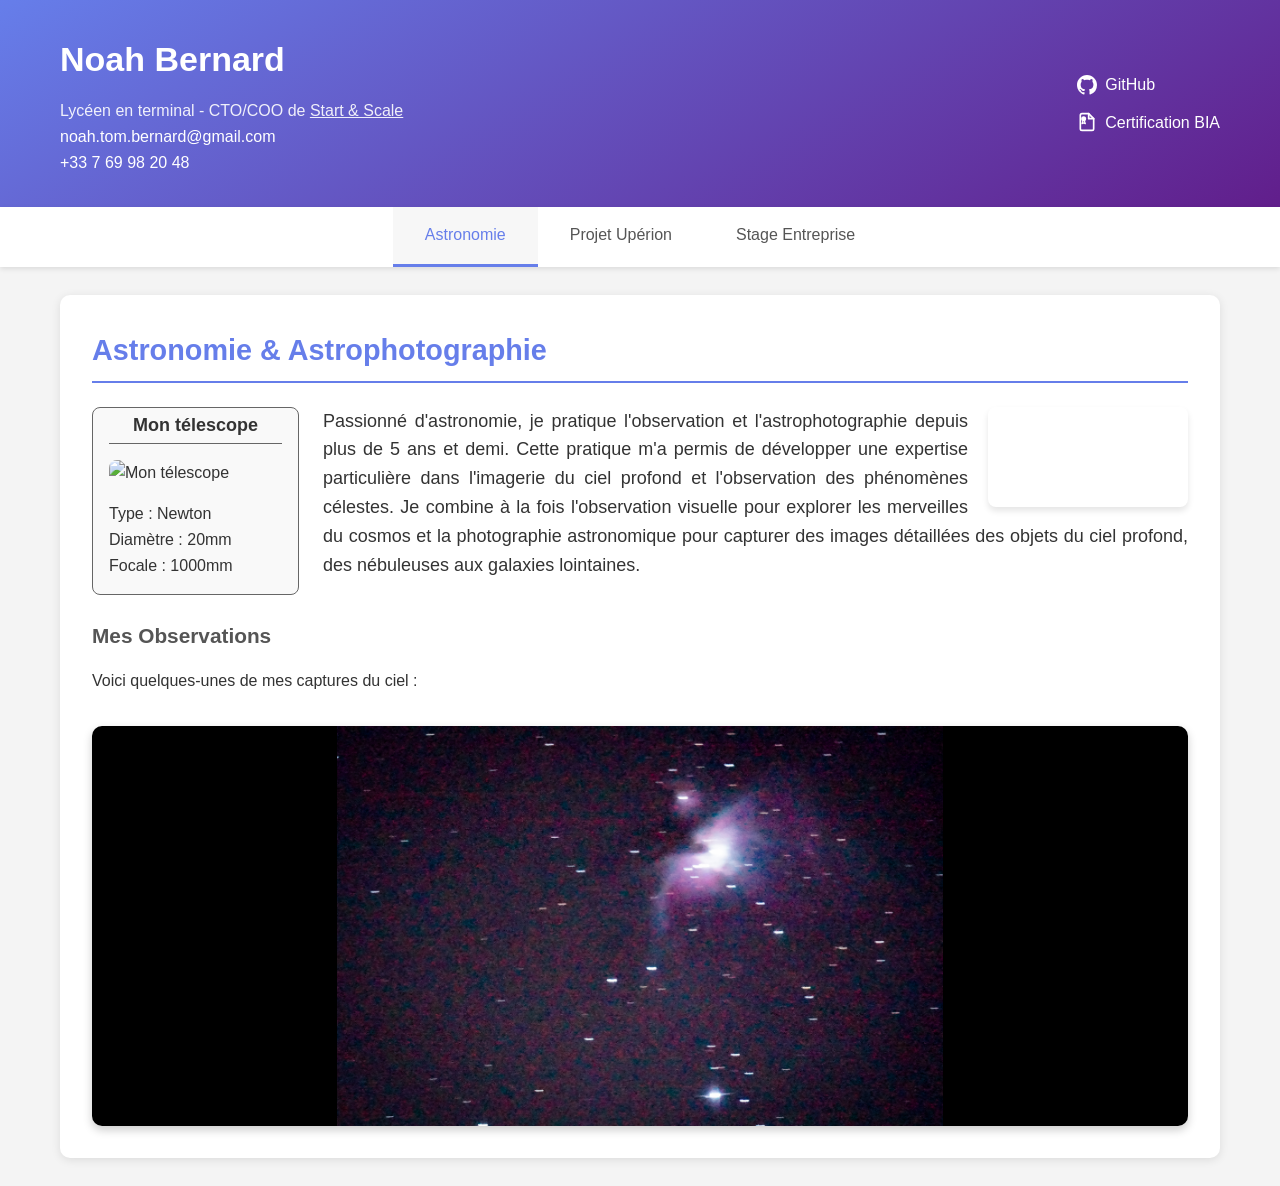
==== index.html @ f73bf271 "Merge branch 'main' of https://github.com/Noah-b18/portfolio" ====
<!DOCTYPE html>
<html lang="fr">
<head>
    <meta charset="UTF-8">
    <meta name="viewport" content="width=device-width, initial-scale=1.0">
    <title>Portfolio - Noah Bernard</title>
    <style>
        * {
            margin: 0;
            padding: 0;
            box-sizing: border-box;
        }

        body {
            font-family: 'Segoe UI', Tahoma, Geneva, Verdana, sans-serif;
            line-height: 1.6;
            color: #333;
            background: #f4f4f4;
        }

        /* Header */
        header {
            background: linear-gradient(150deg, #667eea 0%, #611e8b 100%);
            color: white;
            padding: 2rem 0;
        }

        .header-content {
            max-width: 1200px;
            margin: 0 auto;
            padding: 0 20px;
            display: flex;
            justify-content: space-between;
            align-items: center;
            flex-wrap: wrap;
            gap: 2rem;
        }

        .info-perso{
            display: flex;
            flex-direction: column;
        }

        .info-perso h1 {
            font-size: 34px;
            margin-bottom: 12px;
        }

        .info-perso p {opacity: 0.9;}

        a {
            color: white;
            transition: all 0.3s;
            cursor: pointer;
            text-decoration: none;
        }

        a:hover {
            color: rgba(255, 255, 255, 0.3);
            text-decoration: underline;
        }

        .liens {
            display: flex;
            flex-direction:column;
            gap: 12px;
        }

        /* Navigation */
        nav {
            background: white;
            box-shadow: 0 2px 5px rgba(0,0,0,0.1);
            position: sticky;
            top: 0;
            z-index: 100;
        }

        .nav-container {
            max-width: 1200px;
            margin: 0 auto;
            display: flex;
            justify-content: center;
            gap: 0;
        }

        .nav-btn {
            background: none;
            border: none;
            padding: 1.2rem 2rem;
            cursor: pointer;
            font-size: 16px;
            font-weight: 400;
            color: #555;
            transition: all 0.3s;
            border-bottom: 3px solid transparent;
        }

        .nav-btn:hover {
            background: rgba(0, 0, 0, 0.03);
            color: #667eea;
        }

        .nav-btn.active {
            color: #667eea;
            border-bottom-color: #667eea;
            background: rgba(0, 0, 0, 0.03);
        }


        main {
            max-width: 1200px;
            margin: 28px auto;
            padding: 0 20px;
        }

        .section {
            display: none;
            background: white;
            padding: 2rem;
            border-radius: 10px;
            box-shadow: 0 2px 10px rgba(0,0,0,0.1);
            animation: fadeIn 0.5s;
        }

        .section.active {
            display: block;
        }

        @keyframes fadeIn {
            from { opacity: 0; transform: translateY(10px); }
            to { opacity: 1; transform: translateY(0); }
        }

        .section h2 {
            color: #667eea;
            margin-bottom: 1.5rem;
            font-size: 1.8rem;
            border-bottom: 2px solid #667eea;
            padding-bottom: 0.5rem;
        }

        .content-block {
            margin-bottom: 2rem;
        }

        .content-block-astro{
            display: flex;
            flex-wrap: wrap-reverse;
            gap: 1.5rem;
            text-align: justify;
        
        }
        .astro-aside{
            flex: 1;
            border: solid #666 1px;
            border-radius: 8px;
            padding: 1rem;
            padding-top: 0;
            margin-bottom: 1.5rem;
            background: #f9f9f9;
        }
        .astro-aside p{
            font-weight: 600;
            font-size: medium;
            text-align: center;
            border-bottom: solid #666 1px;
            padding: 0.2rem;
            margin-bottom: 1rem;
        }
        .astro-aside img{
            border-radius: 8px;
            max-width: 100%;
            height: auto;
            margin-bottom: 1rem;    
        }
        .astro-aside li{
            list-style: none;
        }
        .content-block-astro p{flex: 5; font-size: large;}
        .content-block-astro p video{
            float: right;
            max-width: 200px;
            width: 30%;
            height: auto;
            margin : 0 0 10px 20px;
            border-radius: 8px;
            box-shadow: 0 4px 6px rgba(0,0,0,0.1);
        }


        .content-block h3 {
            color: #555;
            margin-bottom: 1rem;
            font-size: 1.3rem;
        }

        .content-block p {
            margin-bottom: 1rem;
            text-align: justify;
        }

        /* Images */
        .image-container {
            margin: 1.5rem 0;
            text-align: center;
        }

        .image-container img{
            max-width: 100%;
            height: auto;
            border-radius: 8px;
            box-shadow: 0 4px 6px rgba(0,0,0,0.1);
        }

        /* Carousel */
        .carousel {
            position: relative;
            width: 100%;
            max-height: 400px;
            overflow: hidden;
            border-radius: 10px;
            box-shadow: 0 4px 10px rgba(0,0,0,0.2);
        }

        .carousel-inner {
            display: flex;
            transition: transform 0.5s ease-in-out;
        }

        .carousel-item {
            min-width: 100%;
            display: flex;
            justify-content: center;
            align-items: center;
            background: #000;
        }

        .carousel-item img {
            max-width: 100%;
            max-height: 400px;
            width: auto;
            height: auto;
        }

        /* Grid pour Uperion */
        .grid-2 {
            display: grid;
            grid-template-columns: repeat(auto-fit, minmax(300px, 1fr));
            gap: 2rem;
            margin: 2rem 0;
        }

        .grid-item {
            background: #f9f9f9;
            padding: 1.5rem;
            border-radius: 8px;
            border-left: 4px solid #667eea;
        }

        .grid-item h4 {
            color: #667eea;
            margin-bottom: 0.5rem;
        }

        @media (max-width: 768px) {
            .header-content {
                flex-direction: column;
                text-align: center;
            }

            .nav-container {
                flex-direction: column;
            }

            .nav-btn {
                width: 100%;
                border-bottom: none;
                border-left: 3px solid transparent;
            }

            .nav-btn.active {
                border-left-color: #667eea;
            }
        }
    </style>
</head>
<body>
    <header>
        <div class="header-content">
            <div class="info-perso">
                <h1>Noah Bernard</h1>
                <p>Lycéen en terminal - CTO/COO de <a href="https://start-scale.fr" target="_blank" style="text-decoration:underline;">Start & Scale</a></p>
                <a href="mailto:noah.tom.bernard@gmail.com">noah.tom.bernard@gmail.com</a>
                <a href="tel:+33769982048">+33 7 69 98 20 48</a>
            </div>
            <div class="liens">
                <a href="https://github.com/Noah-b18" target="_blank" style="display: inline-flex; align-items: center; text-decoration: none; gap: 8px;"><svg height="20" width="20" viewBox="0 0 16 16" fill="currentColor"><path d="M8 0C3.58 0 0 3.58 0 8c0 3.54 2.29 6.53 5.47 7.59.4.07.55-.17.55-.38 0-.19-.01-.82-.01-1.49-2.01.37-2.53-.49-2.69-.94-.09-.23-.48-.94-.82-1.13-.28-.15-.68-.52-.01-.53.63-.01 1.08.58 1.23.82.72 1.21 1.87.87 2.33.66.07-.52.28-.87.51-1.07-1.78-.2-3.64-.89-3.64-3.95 0-.87.31-1.59.82-2.15-.08-.2-.36-1.02.08-2.12 0 0 .67-.21 2.2.82.64-.18 1.32-.27 2-.27.68 0 1.36.09 2 .27 1.53-1.04 2.2-.82 2.2-.82.44 1.1.16 1.92.08 2.12.51.56.82 1.27.82 2.15 0 3.07-1.87 3.75-3.65 3.95.29.25.54.73.54 1.48 0 1.07-.01 1.93-.01 2.2 0 .21.15.46.55.38A8.013 8.013 0 0016 8c0-4.42-3.58-8-8-8z"></path></svg>GitHub</a>
                
                <a href="images/certificat_BIA.pdf" target="_blank" style="display: inline-flex; align-items: center; text-decoration: none; gap: 8px;"><svg width="20" height="20" viewBox="0 0 24 24" fill="none" stroke="currentColor" stroke-width="2" stroke-linecap="round" stroke-linejoin="round"><path d="M14 2H6a2 2 0 0 0-2 2v16a2 2 0 0 0 2 2h12a2 2 0 0 0 2-2V8z"></path><polyline points="14 2 14 8 20 8"></polyline><circle cx="8" cy="8" r="3" fill="currentColor" stroke="none"></circle><path d="M7 11l-1 3 2-1 2 1-1-3" stroke-width="1.5"></path></svg>Certification BIA</a> 

                <!-- <a href="#" target="_blank">CV</a> -->
            </div>
        </div>
    </header>

    <nav>
        <div class="nav-container">
            <button class="nav-btn active" onclick="showSection('astro')">Astronomie</button>
            <button class="nav-btn" onclick="showSection('uperion')">Projet Upérion</button>
            <button class="nav-btn" onclick="showSection('stage')">Stage Entreprise</button>
        </div>
    </nav>

    <main>
        <!-- Astronomie -->
        <section id="astro" class="section active">
            <h2>Astronomie & Astrophotographie</h2>
            
            <div class="content-block-astro">
                <aside class="astro-aside">
                    <p>Mon télescope</p>
                    <img src="images/telescope.jpg" alt="Mon télescope" style="max-width: 600px;">
                    <li>
                        <ul>Type : Newton</ul>
                        <ul>Diamètre : 20mm</ul>
                        <ul>Focale : 1000mm</ul>
                    </li>
                </aside>

                <p> <video autoplay="true" loop="true" muted="true">
                    <source src="images/video_saturne.mp4" type="video/mp4">Votre navigateur ne supporte pas la vidéo.
                </video>Passionné d'astronomie, je pratique l'observation et l'astrophotographie depuis plus de 5 ans et demi. Cette pratique m'a permis de développer une expertise particulière dans l'imagerie du ciel profond et l'observation des phénomènes célestes. Je combine à la fois l'observation visuelle pour explorer les merveilles du cosmos et la photographie astronomique pour capturer des images détaillées des objets du ciel profond, des nébuleuses aux galaxies lointaines.</p>

               
            </div>

            <div class="content-block">
                <h3>Mes Observations</h3>
                <p>Voici quelques-unes de mes captures du ciel :</p>
            </div>

            <div class="carousel" id="carousel">
                <div class="carousel-inner">
                    <div class="carousel-item">
                        <img src="images/orion.jpg" alt="Nébuleuse d'Orion">
                    </div>
                    <div class="carousel-item">
                        <img src="images/dumbbell.jpg" alt="Nébuleuse Dumbbell">
                    </div>
                    <div class="carousel-item">
                        <img src="images/sombrero.jpg" alt="Galaxie du Sombrero">
                    </div>
                    <div class="carousel-item">
                        <img src="images/lune.JPG" alt="La Lune">
                    </div>
                    <div class="carousel-item">
                        <img src="images/comete.jpg" alt="Comète" comete >
                    </div>
                </div>
            </div>
        </section>

        <!-- Upérion -->
        <section id="uperion" class="section">
            <h2>Projet Upérion - Modélisation de Mini-Fusée</h2>
            
            <div class="content-block">
                <p>Le projet Upérion est un projet personnel ambitieux mêlant sciences physiques, ingénierie et programmation. J'ai conçu et modélisé une mini-fusée pour explorer mes passions scientifiques et techniques. L'objectif principal était de créer un modèle réaliste et fonctionnel, puis de simuler son vol pour prédire ses performances et optimiser sa trajectoire. Ce projet m'a permis de développer mes compétences en CAO, simulation physique, et programmation, en affrontant des défis techniques complexes et en apprenant de façon autonome.</p>
            </div>

            <div class="grid-2">
                <div class="grid-item">
                    <h4>Modélisation 3D</h4>
                    <p>Conception complète de la fusée avec attention aux détails aérodynamiques et structurels. Utilisation du logiciel Fusion 360 pour créer un modèle réaliste et fonctionnel.</p>
                    <div class="image-container">
                        <img src="images/fusee-model1.jpg" alt="Modèle 3D fusée - Vue 1">
                    </div>
                    <div class="image-container">
                        <img src="images/fusee-model2.jpg" alt="Modèle 3D fusée - Vue 2">
                    </div>
                </div>

                <div class="grid-item">
                    <h4>Simulation Unity</h4>
                    <p>Développement d'une simulation de lancement sur Unity pour tester les performances théoriques de la fusée. La simulation intègre la physique réaliste du vol et permet de visualiser la trajectoire et< le comportement de la fusée.</p>
                    <div class="image-container">
                        <img src="images/unity-sim1.jpg" alt="Simulation Unity 1">
                    </div>
                    <div class="image-container">
                        <img src="images/unity-sim2.jpg" alt="Simulation Unity 2">
                    </div>
                </div>
            </div>

            <div class="content-block">
                <h3>Vidéo de la Simulation</h3>
                <div class="image-container">
                    <video controls style="max-width: 800px; width: 100%;">
                        <source src="images/unity-launch.mp4" type="video/mp4">
                        Votre navigateur ne supporte pas la vidéo.
                    </video>
                </div>
            </div>
        </section>

        <!-- Stage -->
        <section id="stage" class="section">
            <h2>Stage en Entreprise - Lucas à Bazas</h2>
            
            <div class="content-block">
                <p>J'ai effectué mon stage au sein de l'entreprise Lucas à Bazas, spécialisée dans la conception et la fabrication d'axes numériques et de robots cartésiens de grande taille pour l'automatisation industrielles. Cette expérience m'a permis de découvrir le monde professionnel et d'appliquer mes connaissances théoriques dans un contexte réel.</p>
                
                <p>Durant ce stage, j'ai eu l'occasion d'utiliser des logiciels de CAO professionnels tels qu'AutoCAD et LibreCAD. J'ai pu dessiner des pièces mécaniques et comprendre les contraintes techniques de la production industrielle. Cette immersion m'a également permis d'observer le processus complet de fabrication, de la conception à la réalisation.</p>
                
                <p>J'ai particulièrement apprécié l'accompagnement des équipes qui m'ont transmis leur expertise , pour certain leur ambition et leur rigueur dans le travail. Cette expérience a renforcé mon intérêt pour les sciences de l'ingénieur et la conception technique.</p>
            </div>

            <div class="image-container">
                <img src="images/bureau.jpg" alt="Espace de travail">
            </div>
            
            <div class="grid-2">
                <div class="image-container">
                    <img src="images/atelier.jpg" alt="Atelier de travail">
                </div>
                <div class="image-container">
                    <img src="images/decoupage.jpg" alt="Machine de découpe">
                </div>
            </div>
        </section>
    </main>

    <script>
        function showSection(sectionId) {
            document.querySelectorAll('.section').forEach(section => {
                section.classList.remove('active');
            });
            
            document.querySelectorAll('.nav-btn').forEach(btn => {
                btn.classList.remove('active');
            });
            
            document.getElementById(sectionId).classList.add('active');
            
            event.target.classList.add('active');
        }

        // Carrousel 
        let currentSlide = 0;
        const carousel = document.querySelector('.carousel-inner');
        const slides = document.querySelectorAll('.carousel-item');
        const totalSlides = slides.length;

        function nextSlide() {
            currentSlide = (currentSlide + 1) % totalSlides;
            const offset = -currentSlide * 100;
            carousel.style.transform = `translateX(${offset}%)`;
        }

        // Défilement automatique toutes les 4 secondes
        setInterval(nextSlide, 4000);
    </script>
</body>
</html>
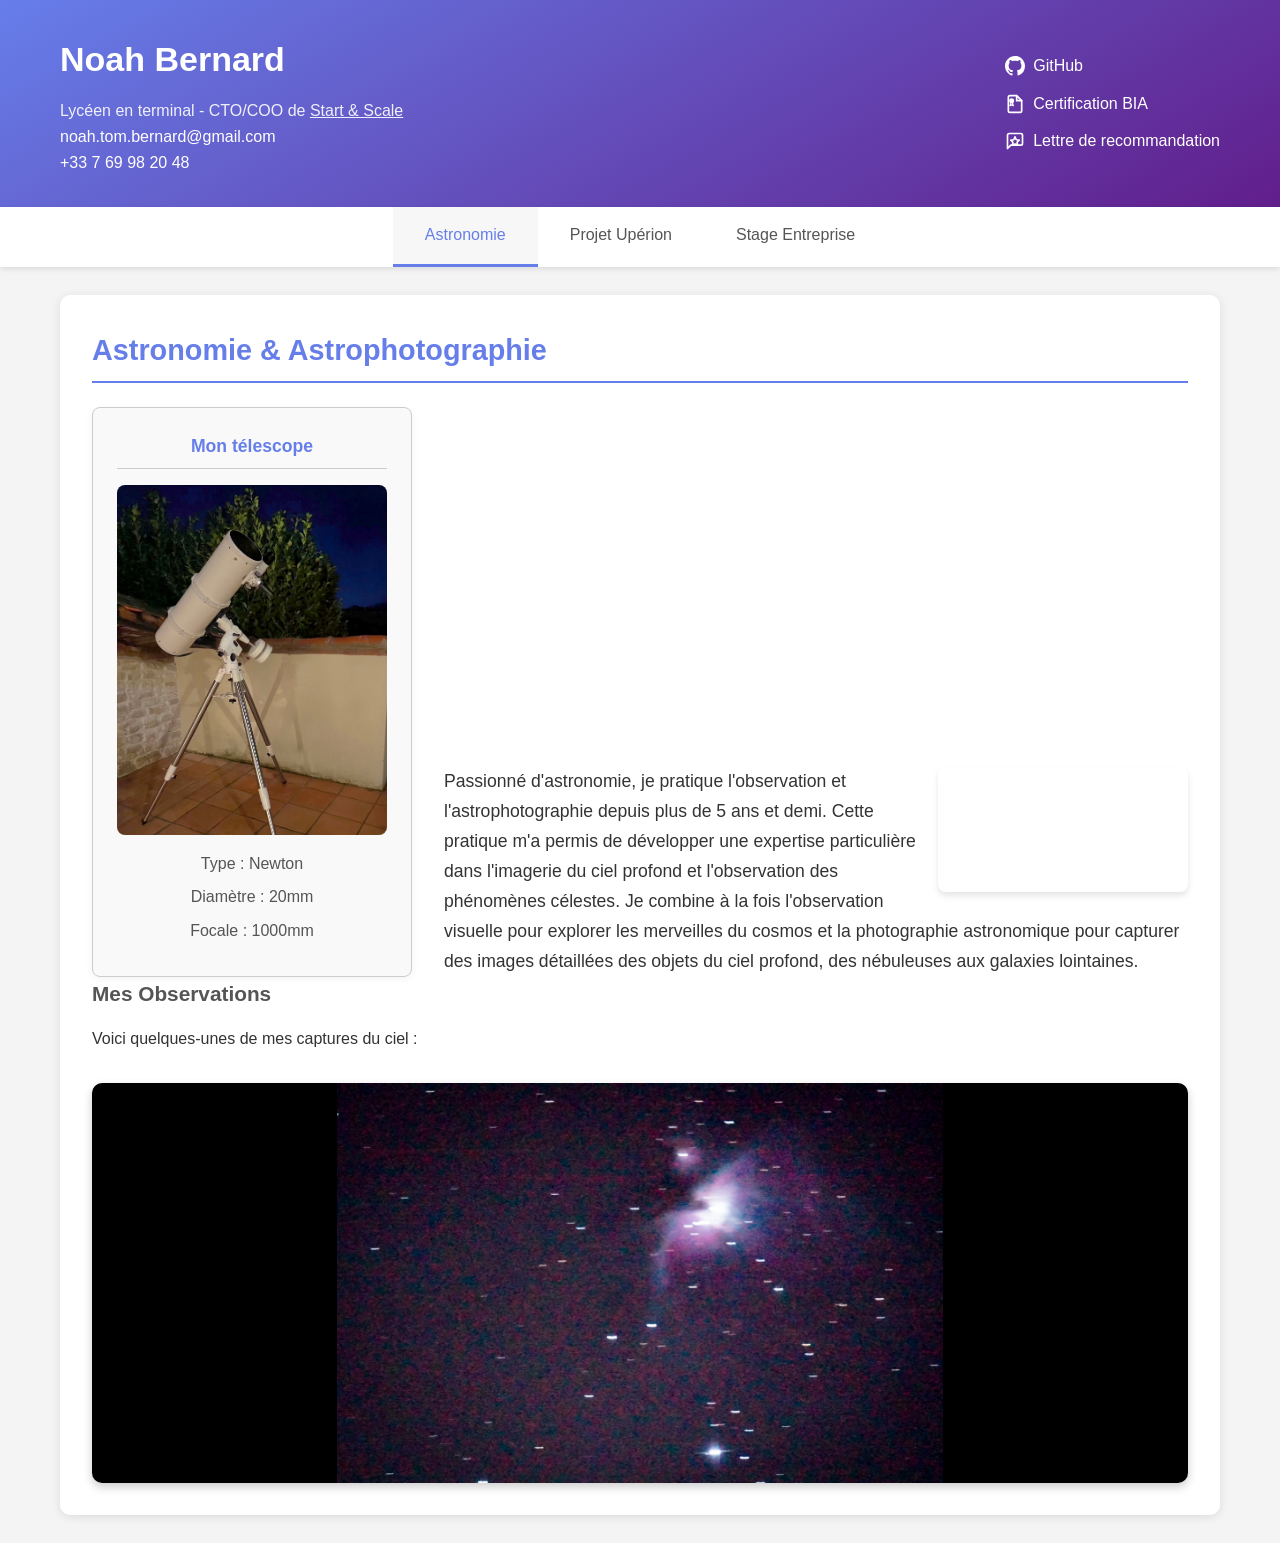
==== commit cffcb1c9: "Ajout lettre de reco" ====
--- a/index.html
+++ b/index.html
@@ -143,49 +143,95 @@
             margin-bottom: 2rem;
         }
 
-        .content-block-astro{
-            display: flex;
-            flex-wrap: wrap-reverse;
-            gap: 1.5rem;
-            text-align: justify;
-        
-        }
-        .astro-aside{
-            flex: 1;
-            border: solid #666 1px;
-            border-radius: 8px;
-            padding: 1rem;
-            padding-top: 0;
-            margin-bottom: 1.5rem;
-            background: #f9f9f9;
-        }
-        .astro-aside p{
-            font-weight: 600;
-            font-size: medium;
-            text-align: center;
-            border-bottom: solid #666 1px;
-            padding: 0.2rem;
-            margin-bottom: 1rem;
-        }
-        .astro-aside img{
-            border-radius: 8px;
-            max-width: 100%;
-            height: auto;
-            margin-bottom: 1rem;    
-        }
-        .astro-aside li{
-            list-style: none;
-        }
-        .content-block-astro p{flex: 5; font-size: large;}
-        .content-block-astro p video{
-            float: right;
-            max-width: 200px;
-            width: 30%;
-            height: auto;
-            margin : 0 0 10px 20px;
-            border-radius: 8px;
-            box-shadow: 0 4px 6px rgba(0,0,0,0.1);
-        }
+        /* --- SECTION ASTRONOMIE --- */
+.content-block-astro {
+    display: flex;
+    flex-wrap: wrap-reverse; /* L'aside passe en dessous sur petit écran */
+    gap: 2rem;
+    align-items: flex-start;
+}
+
+/* Bloc Télescope */
+.astro-aside {
+    flex: 0 0 320px; /* Ne grandit pas, ne rétrécit pas, reste à 320px */
+    border: solid #ccc 1px;
+    border-radius: 8px;
+    padding: 1.5rem;
+    background: #f9f9f9;
+    box-shadow: 0 2px 8px rgba(0,0,0,0.05);
+}
+
+.aside-title {
+    font-weight: 600;
+    font-size: 1.1rem;
+    text-align: center;
+    border-bottom: solid #ccc 1px;
+    padding-bottom: 0.5rem;
+    margin-bottom: 1rem;
+    color: #667eea;
+}
+
+.astro-aside img {
+    width: 100%;
+    max-height: 350px; /* Empêche l'image d'être trop haute */
+    object-fit: cover; /* Recadre l'image proprement si elle dépasse 350px de haut */
+    border-radius: 8px;
+    margin-bottom: 1rem;
+    display: block;
+}
+
+.telescope-specs {
+    list-style-type: none; /* Enlève les puces par défaut */
+    padding: 0;
+    text-align: center;
+}
+
+.telescope-specs li {
+    margin-bottom: 0.5rem;
+    color: #555;
+}
+
+/* Bloc Texte et Vidéo */
+.astro-text {
+    flex: 1; /* Prend tout l'espace disponible restant */
+    margin-top: 0; /* Au cas où un margin repousserait le bloc vers le bas */
+}
+
+.astro-text p {
+    font-size: 1.1rem;
+    text-align: left; /* Remplace "justify" par "left" pour enlever les trous blancs */
+    line-height: 1.7;
+    margin-top: 0; /* Colle le texte bien en haut de sa colonne */
+}
+
+.astro-text video {
+    float: right;
+    max-width: 250px;
+    width: 40%;
+    height: auto;
+    margin: 0 0 15px 20px;
+    border-radius: 8px;
+    box-shadow: 0 4px 6px rgba(0,0,0,0.1);
+}
+
+/* --- RESPONSIVITÉ (Mobiles et petites tablettes) --- */
+@media (max-width: 768px) {
+    .content-block-astro {
+        flex-direction: column-reverse; /* Force l'aside à passer en bas */
+    }
+
+    .astro-aside, .astro-text {
+        width: 100%; /* Prend toute la largeur disponible */
+    }
+
+    .astro-text video {
+        float: none; /* Désactive le flottement sur petit écran */
+        display: block;
+        width: 100%; /* La vidéo passe au-dessus du texte */
+        max-width: 100%;
+        margin: 0 0 1.5rem 0; /* Nettoie la marge à gauche */
+    }
+}
 
 
         .content-block h3 {
@@ -298,6 +344,8 @@
                 
                 <a href="images/certificat_BIA.pdf" target="_blank" style="display: inline-flex; align-items: center; text-decoration: none; gap: 8px;"><svg width="20" height="20" viewBox="0 0 24 24" fill="none" stroke="currentColor" stroke-width="2" stroke-linecap="round" stroke-linejoin="round"><path d="M14 2H6a2 2 0 0 0-2 2v16a2 2 0 0 0 2 2h12a2 2 0 0 0 2-2V8z"></path><polyline points="14 2 14 8 20 8"></polyline><circle cx="8" cy="8" r="3" fill="currentColor" stroke="none"></circle><path d="M7 11l-1 3 2-1 2 1-1-3" stroke-width="1.5"></path></svg>Certification BIA</a> 
 
+                <a href="images/lettre_reco.pdf" target="_blank" style="display: inline-flex; align-items: center; text-decoration: none; gap: 8px;"><svg width="20" height="20" viewBox="0 0 24 24" fill="none" stroke="currentColor" stroke-width="2" stroke-linecap="round" stroke-linejoin="round"><path d="M21 15a2 2 0 0 1-2 2H7l-4 4V5a2 2 0 0 1 2-2h14a2 2 0 0 1 2 2z"></path><polygon points="12 7 13.5 10.5 17 11 14.5 13.5 15 17 12 15.5 9 17 9.5 13.5 7 11 10.5 10.5"></polygon></svg>Lettre de recommandation</a>
+
                 <!-- <a href="#" target="_blank">CV</a> -->
             </div>
         </div>
@@ -318,20 +366,22 @@
             
             <div class="content-block-astro">
                 <aside class="astro-aside">
-                    <p>Mon télescope</p>
-                    <img src="images/telescope.jpg" alt="Mon télescope" style="max-width: 600px;">
-                    <li>
-                        <ul>Type : Newton</ul>
-                        <ul>Diamètre : 20mm</ul>
-                        <ul>Focale : 1000mm</ul>
-                    </li>
+                    <p class="aside-title">Mon télescope</p>
+                    <img src="images/telescope.jpg" alt="Mon télescope">
+
+                    <ul class="telescope-specs">
+                        <li>Type : Newton</li>
+                        <li>Diamètre : 20mm</li> <li>Focale : 1000mm</li>
+                    </ul>
                 </aside>
 
-                <p> <video autoplay="true" loop="true" muted="true">
-                    <source src="images/video_saturne.mp4" type="video/mp4">Votre navigateur ne supporte pas la vidéo.
-                </video>Passionné d'astronomie, je pratique l'observation et l'astrophotographie depuis plus de 5 ans et demi. Cette pratique m'a permis de développer une expertise particulière dans l'imagerie du ciel profond et l'observation des phénomènes célestes. Je combine à la fois l'observation visuelle pour explorer les merveilles du cosmos et la photographie astronomique pour capturer des images détaillées des objets du ciel profond, des nébuleuses aux galaxies lointaines.</p>
-
-               
+                <div class="astro-text">
+                    <video autoplay loop muted playsinline>
+                        <source src="images/video_saturne.mp4" type="video/mp4">
+                        Votre navigateur ne supporte pas la vidéo.
+                    </video>
+                    <p>Passionné d'astronomie, je pratique l'observation et l'astrophotographie depuis plus de 5 ans et demi. Cette pratique m'a permis de développer une expertise particulière dans l'imagerie du ciel profond et l'observation des phénomènes célestes. Je combine à la fois l'observation visuelle pour explorer les merveilles du cosmos et la photographie astronomique pour capturer des images détaillées des objets du ciel profond, des nébuleuses aux galaxies lointaines.</p>
+                </div>
             </div>
 
             <div class="content-block">
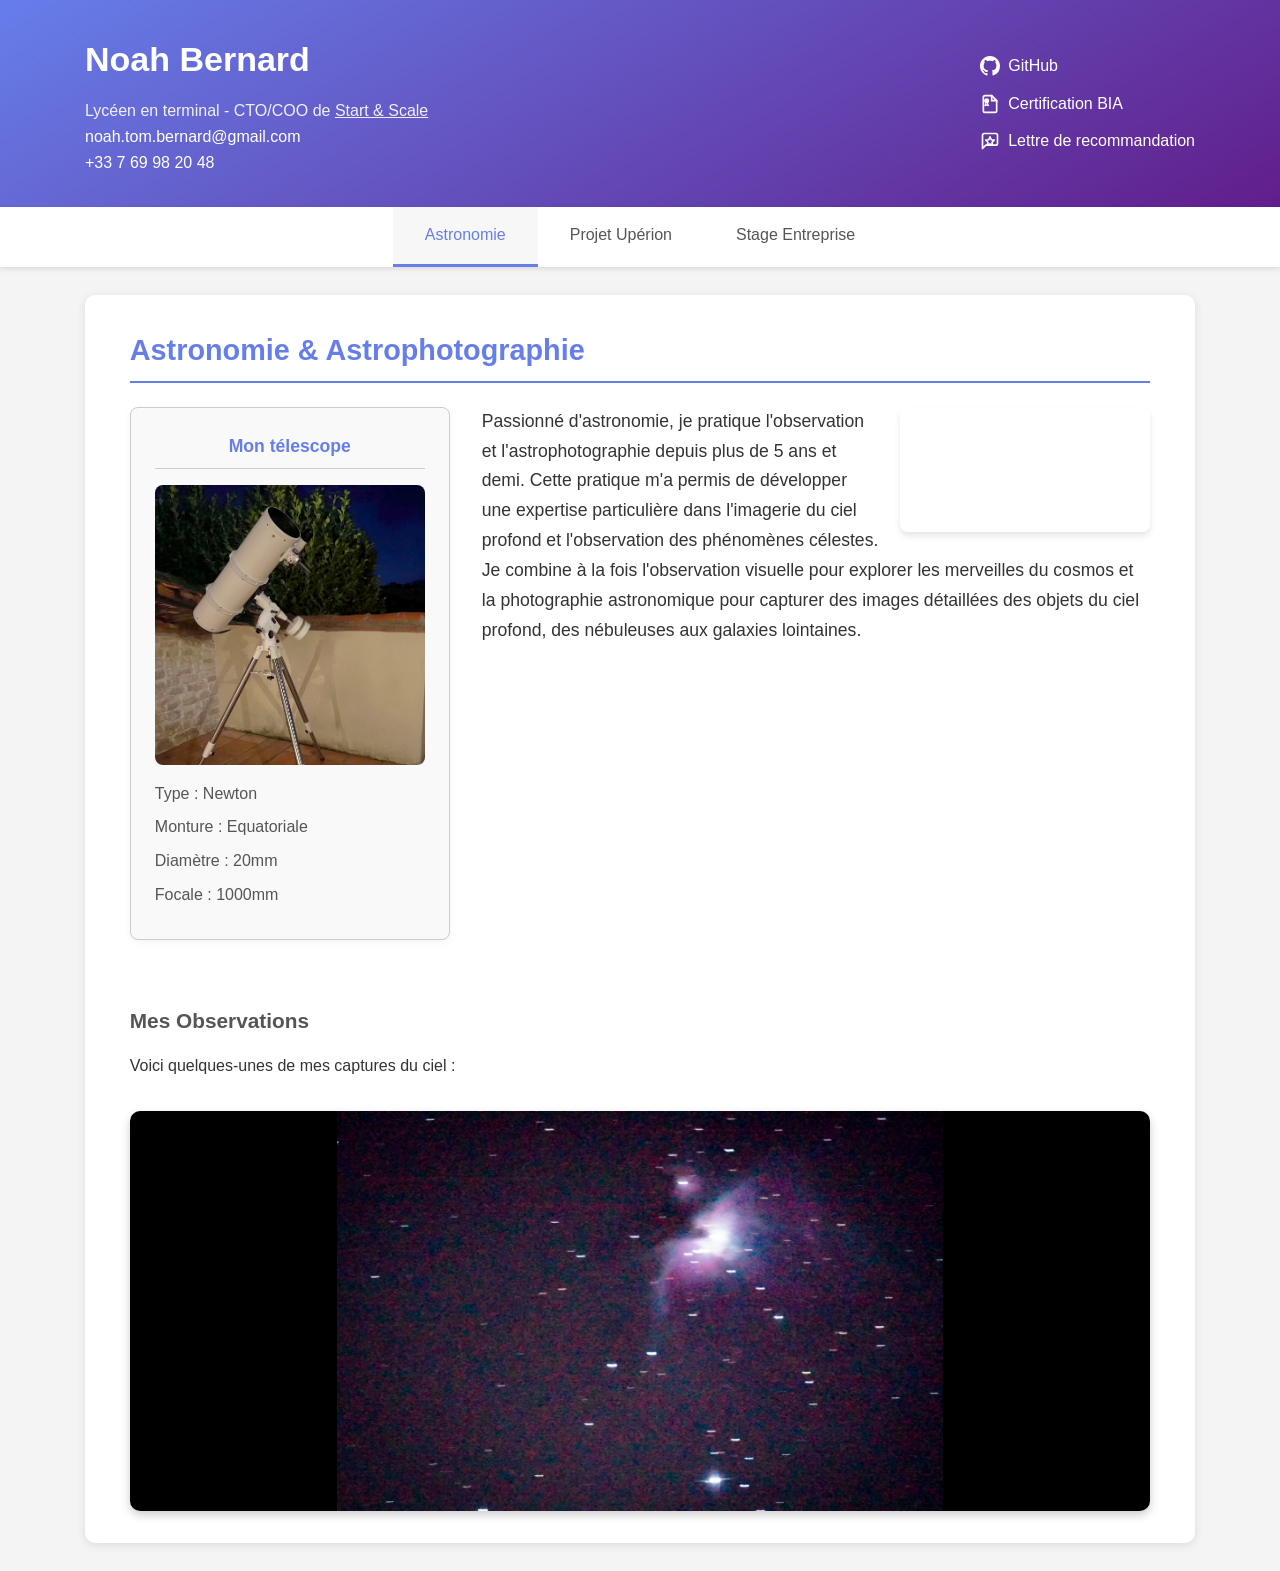
==== commit 0f7ed506: "Update layout and styling for astronomy section; adjust max-width and padding" ====
--- a/index.html
+++ b/index.html
@@ -10,7 +10,6 @@
             padding: 0;
             box-sizing: border-box;
         }
-
         body {
             font-family: 'Segoe UI', Tahoma, Geneva, Verdana, sans-serif;
             line-height: 1.6;
@@ -26,7 +25,7 @@
         }
 
         .header-content {
-            max-width: 1200px;
+            max-width: 1150px;
             margin: 0 auto;
             padding: 0 20px;
             display: flex;
@@ -76,7 +75,7 @@
         }
 
         .nav-container {
-            max-width: 1200px;
+            max-width: 1150px;
             margin: 0 auto;
             display: flex;
             justify-content: center;
@@ -108,7 +107,7 @@
 
 
         main {
-            max-width: 1200px;
+            max-width: 1150px;
             margin: 28px auto;
             padding: 0 20px;
         }
@@ -116,7 +115,7 @@
         .section {
             display: none;
             background: white;
-            padding: 2rem;
+            padding: 2rem 2.8rem;
             border-radius: 10px;
             box-shadow: 0 2px 10px rgba(0,0,0,0.1);
             animation: fadeIn 0.5s;
@@ -143,95 +142,93 @@
             margin-bottom: 2rem;
         }
 
-        /* --- SECTION ASTRONOMIE --- */
-.content-block-astro {
-    display: flex;
-    flex-wrap: wrap-reverse; /* L'aside passe en dessous sur petit écran */
-    gap: 2rem;
-    align-items: flex-start;
-}
-
-/* Bloc Télescope */
-.astro-aside {
-    flex: 0 0 320px; /* Ne grandit pas, ne rétrécit pas, reste à 320px */
-    border: solid #ccc 1px;
-    border-radius: 8px;
-    padding: 1.5rem;
-    background: #f9f9f9;
-    box-shadow: 0 2px 8px rgba(0,0,0,0.05);
-}
-
-.aside-title {
-    font-weight: 600;
-    font-size: 1.1rem;
-    text-align: center;
-    border-bottom: solid #ccc 1px;
-    padding-bottom: 0.5rem;
-    margin-bottom: 1rem;
-    color: #667eea;
-}
-
-.astro-aside img {
-    width: 100%;
-    max-height: 350px; /* Empêche l'image d'être trop haute */
-    object-fit: cover; /* Recadre l'image proprement si elle dépasse 350px de haut */
-    border-radius: 8px;
-    margin-bottom: 1rem;
-    display: block;
-}
-
-.telescope-specs {
-    list-style-type: none; /* Enlève les puces par défaut */
-    padding: 0;
-    text-align: center;
-}
-
-.telescope-specs li {
-    margin-bottom: 0.5rem;
-    color: #555;
-}
-
-/* Bloc Texte et Vidéo */
-.astro-text {
-    flex: 1; /* Prend tout l'espace disponible restant */
-    margin-top: 0; /* Au cas où un margin repousserait le bloc vers le bas */
-}
-
-.astro-text p {
-    font-size: 1.1rem;
-    text-align: left; /* Remplace "justify" par "left" pour enlever les trous blancs */
-    line-height: 1.7;
-    margin-top: 0; /* Colle le texte bien en haut de sa colonne */
-}
-
-.astro-text video {
-    float: right;
-    max-width: 250px;
-    width: 40%;
-    height: auto;
-    margin: 0 0 15px 20px;
-    border-radius: 8px;
-    box-shadow: 0 4px 6px rgba(0,0,0,0.1);
-}
-
-/* --- RESPONSIVITÉ (Mobiles et petites tablettes) --- */
-@media (max-width: 768px) {
-    .content-block-astro {
-        flex-direction: column-reverse; /* Force l'aside à passer en bas */
-    }
-
-    .astro-aside, .astro-text {
-        width: 100%; /* Prend toute la largeur disponible */
-    }
-
-    .astro-text video {
-        float: none; /* Désactive le flottement sur petit écran */
-        display: block;
-        width: 100%; /* La vidéo passe au-dessus du texte */
-        max-width: 100%;
-        margin: 0 0 1.5rem 0; /* Nettoie la marge à gauche */
-    }
-}
+        /* Astro */
+        .content-block-astro {
+            display: flex;
+            gap: 2rem;
+            margin-bottom: 4rem;
+        }
+
+        /* Bloc télescope */
+        .astro-aside {
+            flex: 0 0 320px; 
+            border: solid #ccc 1px;
+            border-radius: 8px;
+            padding: 1.5rem;
+            background: #f9f9f9;
+            box-shadow: 0 2px 8px rgba(0,0,0,0.05);
+        }
+
+        .aside-title {
+            font-weight: 600;
+            font-size: 1.1rem;
+            text-align: center;
+            border-bottom: solid #ccc 1px;
+            padding-bottom: 0.5rem;
+            margin-bottom: 1rem;
+            color: #667eea;
+        }
+
+        .astro-aside img {
+            width: 100%;
+            max-height: 280px; 
+            object-fit: cover; 
+            object-position: 50% 40%;
+            border-radius: 8px;
+            margin-bottom: 1rem;
+            display: block;
+        }
+
+        .telescope-specs {
+            list-style-type: none;
+            padding: 0;
+            text-align: left;
+        }
+
+        .telescope-specs li {
+            margin-bottom: 0.5rem;
+            color: #555;
+        }
+
+        .astro-text {
+            flex: 1;
+            margin-top: 0; 
+        }
+
+        .astro-text p {
+            font-size: 1.1rem;
+            text-align: left;
+            line-height: 1.7;
+            margin-top: 0; 
+        }
+
+        .astro-text video {
+            float: right;
+            max-width: 250px;
+            width: 40%;
+            height: auto;
+            margin: 0 0 15px 20px;
+            border-radius: 8px;
+            box-shadow: 0 4px 6px rgba(0,0,0,0.1);
+        }
+
+        @media (max-width: 768px) {
+            .content-block-astro {
+                flex-direction: column-reverse;
+            }
+        
+            .astro-aside, .astro-text {
+                width: 100%; 
+            }
+        
+            .astro-text video {
+                float: none; 
+                display: block;
+                width: 100%; 
+                max-width: 100%;
+                margin: 0 0 1.5rem 0;
+            }
+        }
 
 
         .content-block h3 {
@@ -336,8 +333,8 @@
             <div class="info-perso">
                 <h1>Noah Bernard</h1>
                 <p>Lycéen en terminal - CTO/COO de <a href="https://start-scale.fr" target="_blank" style="text-decoration:underline;">Start & Scale</a></p>
-                <a href="mailto:noah.tom.bernard@gmail.com">noah.tom.bernard@gmail.com</a>
-                <a href="tel:+33769982048">+33 7 69 98 20 48</a>
+                <a href="mailto:noah.tom.bernard@gmail.com" target="_blank">noah.tom.bernard@gmail.com</a>
+                <a href="tel:+33769982048" target="_blank">+33 7 69 98 20 48</a>
             </div>
             <div class="liens">
                 <a href="https://github.com/Noah-b18" target="_blank" style="display: inline-flex; align-items: center; text-decoration: none; gap: 8px;"><svg height="20" width="20" viewBox="0 0 16 16" fill="currentColor"><path d="M8 0C3.58 0 0 3.58 0 8c0 3.54 2.29 6.53 5.47 7.59.4.07.55-.17.55-.38 0-.19-.01-.82-.01-1.49-2.01.37-2.53-.49-2.69-.94-.09-.23-.48-.94-.82-1.13-.28-.15-.68-.52-.01-.53.63-.01 1.08.58 1.23.82.72 1.21 1.87.87 2.33.66.07-.52.28-.87.51-1.07-1.78-.2-3.64-.89-3.64-3.95 0-.87.31-1.59.82-2.15-.08-.2-.36-1.02.08-2.12 0 0 .67-.21 2.2.82.64-.18 1.32-.27 2-.27.68 0 1.36.09 2 .27 1.53-1.04 2.2-.82 2.2-.82.44 1.1.16 1.92.08 2.12.51.56.82 1.27.82 2.15 0 3.07-1.87 3.75-3.65 3.95.29.25.54.73.54 1.48 0 1.07-.01 1.93-.01 2.2 0 .21.15.46.55.38A8.013 8.013 0 0016 8c0-4.42-3.58-8-8-8z"></path></svg>GitHub</a>
@@ -371,7 +368,9 @@
 
                     <ul class="telescope-specs">
                         <li>Type : Newton</li>
-                        <li>Diamètre : 20mm</li> <li>Focale : 1000mm</li>
+                        <li>Monture : Equatoriale</li>
+                        <li>Diamètre : 20mm</li> 
+                        <li>Focale : 1000mm</li>
                     </ul>
                 </aside>
 
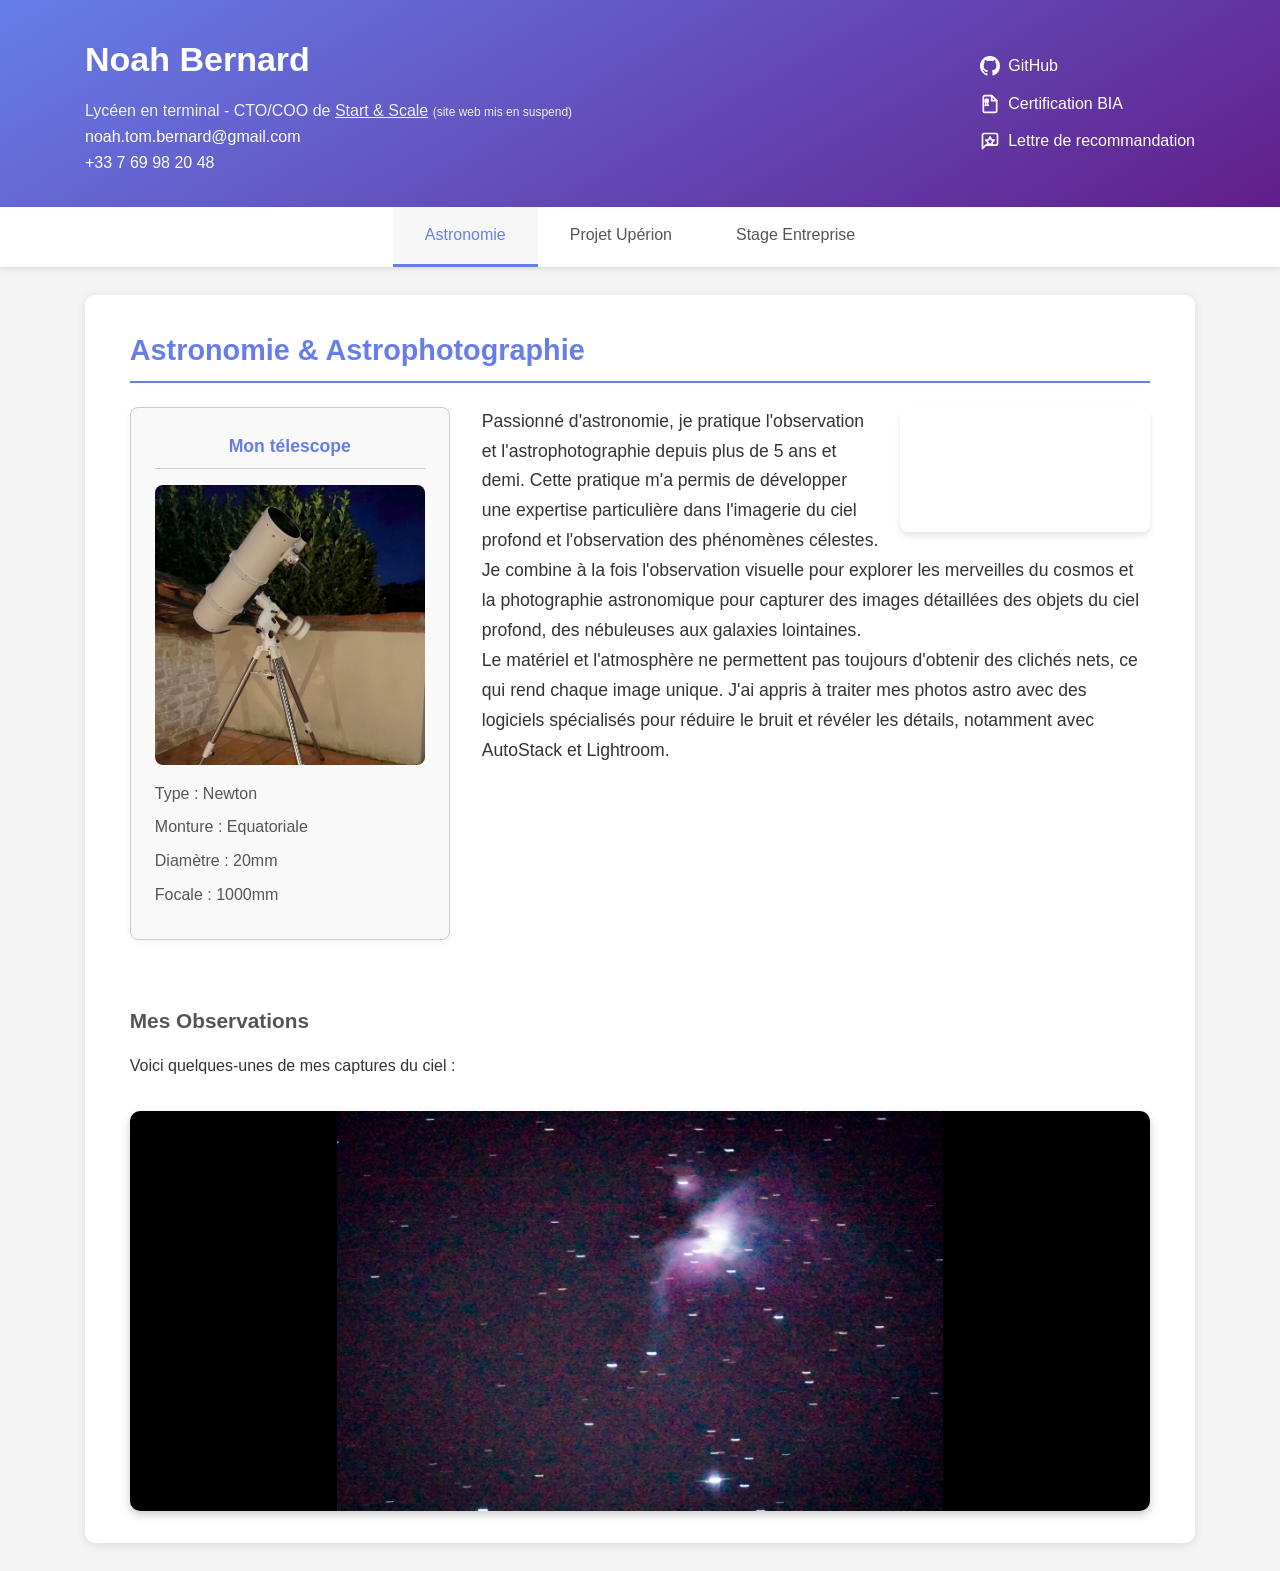
==== commit 62befca5: "Add global CSS styles for layout and components - Implemented a reset for margin and padding across " ====
--- a/index.html
+++ b/index.html
@@ -4,344 +4,23 @@
     <meta charset="UTF-8">
     <meta name="viewport" content="width=device-width, initial-scale=1.0">
     <title>Portfolio - Noah Bernard</title>
-    <style>
-        * {
-            margin: 0;
-            padding: 0;
-            box-sizing: border-box;
-        }
-        body {
-            font-family: 'Segoe UI', Tahoma, Geneva, Verdana, sans-serif;
-            line-height: 1.6;
-            color: #333;
-            background: #f4f4f4;
-        }
-
-        /* Header */
-        header {
-            background: linear-gradient(150deg, #667eea 0%, #611e8b 100%);
-            color: white;
-            padding: 2rem 0;
-        }
-
-        .header-content {
-            max-width: 1150px;
-            margin: 0 auto;
-            padding: 0 20px;
-            display: flex;
-            justify-content: space-between;
-            align-items: center;
-            flex-wrap: wrap;
-            gap: 2rem;
-        }
-
-        .info-perso{
-            display: flex;
-            flex-direction: column;
-        }
-
-        .info-perso h1 {
-            font-size: 34px;
-            margin-bottom: 12px;
-        }
-
-        .info-perso p {opacity: 0.9;}
-
-        a {
-            color: white;
-            transition: all 0.3s;
-            cursor: pointer;
-            text-decoration: none;
-        }
-
-        a:hover {
-            color: rgba(255, 255, 255, 0.3);
-            text-decoration: underline;
-        }
-
-        .liens {
-            display: flex;
-            flex-direction:column;
-            gap: 12px;
-        }
-
-        /* Navigation */
-        nav {
-            background: white;
-            box-shadow: 0 2px 5px rgba(0,0,0,0.1);
-            position: sticky;
-            top: 0;
-            z-index: 100;
-        }
-
-        .nav-container {
-            max-width: 1150px;
-            margin: 0 auto;
-            display: flex;
-            justify-content: center;
-            gap: 0;
-        }
-
-        .nav-btn {
-            background: none;
-            border: none;
-            padding: 1.2rem 2rem;
-            cursor: pointer;
-            font-size: 16px;
-            font-weight: 400;
-            color: #555;
-            transition: all 0.3s;
-            border-bottom: 3px solid transparent;
-        }
-
-        .nav-btn:hover {
-            background: rgba(0, 0, 0, 0.03);
-            color: #667eea;
-        }
-
-        .nav-btn.active {
-            color: #667eea;
-            border-bottom-color: #667eea;
-            background: rgba(0, 0, 0, 0.03);
-        }
-
-
-        main {
-            max-width: 1150px;
-            margin: 28px auto;
-            padding: 0 20px;
-        }
-
-        .section {
-            display: none;
-            background: white;
-            padding: 2rem 2.8rem;
-            border-radius: 10px;
-            box-shadow: 0 2px 10px rgba(0,0,0,0.1);
-            animation: fadeIn 0.5s;
-        }
-
-        .section.active {
-            display: block;
-        }
-
-        @keyframes fadeIn {
-            from { opacity: 0; transform: translateY(10px); }
-            to { opacity: 1; transform: translateY(0); }
-        }
-
-        .section h2 {
-            color: #667eea;
-            margin-bottom: 1.5rem;
-            font-size: 1.8rem;
-            border-bottom: 2px solid #667eea;
-            padding-bottom: 0.5rem;
-        }
-
-        .content-block {
-            margin-bottom: 2rem;
-        }
-
-        /* Astro */
-        .content-block-astro {
-            display: flex;
-            gap: 2rem;
-            margin-bottom: 4rem;
-        }
-
-        /* Bloc télescope */
-        .astro-aside {
-            flex: 0 0 320px; 
-            border: solid #ccc 1px;
-            border-radius: 8px;
-            padding: 1.5rem;
-            background: #f9f9f9;
-            box-shadow: 0 2px 8px rgba(0,0,0,0.05);
-        }
-
-        .aside-title {
-            font-weight: 600;
-            font-size: 1.1rem;
-            text-align: center;
-            border-bottom: solid #ccc 1px;
-            padding-bottom: 0.5rem;
-            margin-bottom: 1rem;
-            color: #667eea;
-        }
-
-        .astro-aside img {
-            width: 100%;
-            max-height: 280px; 
-            object-fit: cover; 
-            object-position: 50% 40%;
-            border-radius: 8px;
-            margin-bottom: 1rem;
-            display: block;
-        }
-
-        .telescope-specs {
-            list-style-type: none;
-            padding: 0;
-            text-align: left;
-        }
-
-        .telescope-specs li {
-            margin-bottom: 0.5rem;
-            color: #555;
-        }
-
-        .astro-text {
-            flex: 1;
-            margin-top: 0; 
-        }
-
-        .astro-text p {
-            font-size: 1.1rem;
-            text-align: left;
-            line-height: 1.7;
-            margin-top: 0; 
-        }
-
-        .astro-text video {
-            float: right;
-            max-width: 250px;
-            width: 40%;
-            height: auto;
-            margin: 0 0 15px 20px;
-            border-radius: 8px;
-            box-shadow: 0 4px 6px rgba(0,0,0,0.1);
-        }
-
-        @media (max-width: 768px) {
-            .content-block-astro {
-                flex-direction: column-reverse;
-            }
-        
-            .astro-aside, .astro-text {
-                width: 100%; 
-            }
-        
-            .astro-text video {
-                float: none; 
-                display: block;
-                width: 100%; 
-                max-width: 100%;
-                margin: 0 0 1.5rem 0;
-            }
-        }
-
-
-        .content-block h3 {
-            color: #555;
-            margin-bottom: 1rem;
-            font-size: 1.3rem;
-        }
-
-        .content-block p {
-            margin-bottom: 1rem;
-            text-align: justify;
-        }
-
-        /* Images */
-        .image-container {
-            margin: 1.5rem 0;
-            text-align: center;
-        }
-
-        .image-container img{
-            max-width: 100%;
-            height: auto;
-            border-radius: 8px;
-            box-shadow: 0 4px 6px rgba(0,0,0,0.1);
-        }
-
-        /* Carousel */
-        .carousel {
-            position: relative;
-            width: 100%;
-            max-height: 400px;
-            overflow: hidden;
-            border-radius: 10px;
-            box-shadow: 0 4px 10px rgba(0,0,0,0.2);
-        }
-
-        .carousel-inner {
-            display: flex;
-            transition: transform 0.5s ease-in-out;
-        }
-
-        .carousel-item {
-            min-width: 100%;
-            display: flex;
-            justify-content: center;
-            align-items: center;
-            background: #000;
-        }
-
-        .carousel-item img {
-            max-width: 100%;
-            max-height: 400px;
-            width: auto;
-            height: auto;
-        }
-
-        /* Grid pour Uperion */
-        .grid-2 {
-            display: grid;
-            grid-template-columns: repeat(auto-fit, minmax(300px, 1fr));
-            gap: 2rem;
-            margin: 2rem 0;
-        }
-
-        .grid-item {
-            background: #f9f9f9;
-            padding: 1.5rem;
-            border-radius: 8px;
-            border-left: 4px solid #667eea;
-        }
-
-        .grid-item h4 {
-            color: #667eea;
-            margin-bottom: 0.5rem;
-        }
-
-        @media (max-width: 768px) {
-            .header-content {
-                flex-direction: column;
-                text-align: center;
-            }
-
-            .nav-container {
-                flex-direction: column;
-            }
-
-            .nav-btn {
-                width: 100%;
-                border-bottom: none;
-                border-left: 3px solid transparent;
-            }
-
-            .nav-btn.active {
-                border-left-color: #667eea;
-            }
-        }
-    </style>
+    <link rel="stylesheet" href="global.css">
 </head>
 <body>
     <header>
         <div class="header-content">
             <div class="info-perso">
                 <h1>Noah Bernard</h1>
-                <p>Lycéen en terminal - CTO/COO de <a href="https://start-scale.fr" target="_blank" style="text-decoration:underline;">Start & Scale</a></p>
+                <p>Lycéen en terminal - CTO/COO de <a href="https://start-scale.fr" target="_blank" style="text-decoration:underline;">Start & Scale</a> <span style="font-size: 12px;">(site web mis en suspend)</span></p>
                 <a href="mailto:noah.tom.bernard@gmail.com" target="_blank">noah.tom.bernard@gmail.com</a>
                 <a href="tel:+33769982048" target="_blank">+33 7 69 98 20 48</a>
             </div>
             <div class="liens">
                 <a href="https://github.com/Noah-b18" target="_blank" style="display: inline-flex; align-items: center; text-decoration: none; gap: 8px;"><svg height="20" width="20" viewBox="0 0 16 16" fill="currentColor"><path d="M8 0C3.58 0 0 3.58 0 8c0 3.54 2.29 6.53 5.47 7.59.4.07.55-.17.55-.38 0-.19-.01-.82-.01-1.49-2.01.37-2.53-.49-2.69-.94-.09-.23-.48-.94-.82-1.13-.28-.15-.68-.52-.01-.53.63-.01 1.08.58 1.23.82.72 1.21 1.87.87 2.33.66.07-.52.28-.87.51-1.07-1.78-.2-3.64-.89-3.64-3.95 0-.87.31-1.59.82-2.15-.08-.2-.36-1.02.08-2.12 0 0 .67-.21 2.2.82.64-.18 1.32-.27 2-.27.68 0 1.36.09 2 .27 1.53-1.04 2.2-.82 2.2-.82.44 1.1.16 1.92.08 2.12.51.56.82 1.27.82 2.15 0 3.07-1.87 3.75-3.65 3.95.29.25.54.73.54 1.48 0 1.07-.01 1.93-.01 2.2 0 .21.15.46.55.38A8.013 8.013 0 0016 8c0-4.42-3.58-8-8-8z"></path></svg>GitHub</a>
                 
-                <a href="images/certificat_BIA.pdf" target="_blank" style="display: inline-flex; align-items: center; text-decoration: none; gap: 8px;"><svg width="20" height="20" viewBox="0 0 24 24" fill="none" stroke="currentColor" stroke-width="2" stroke-linecap="round" stroke-linejoin="round"><path d="M14 2H6a2 2 0 0 0-2 2v16a2 2 0 0 0 2 2h12a2 2 0 0 0 2-2V8z"></path><polyline points="14 2 14 8 20 8"></polyline><circle cx="8" cy="8" r="3" fill="currentColor" stroke="none"></circle><path d="M7 11l-1 3 2-1 2 1-1-3" stroke-width="1.5"></path></svg>Certification BIA</a> 
-
-                <a href="images/lettre_reco.pdf" target="_blank" style="display: inline-flex; align-items: center; text-decoration: none; gap: 8px;"><svg width="20" height="20" viewBox="0 0 24 24" fill="none" stroke="currentColor" stroke-width="2" stroke-linecap="round" stroke-linejoin="round"><path d="M21 15a2 2 0 0 1-2 2H7l-4 4V5a2 2 0 0 1 2-2h14a2 2 0 0 1 2 2z"></path><polygon points="12 7 13.5 10.5 17 11 14.5 13.5 15 17 12 15.5 9 17 9.5 13.5 7 11 10.5 10.5"></polygon></svg>Lettre de recommandation</a>
+                <a href="asset/certificat_BIA.pdf" target="_blank" style="display: inline-flex; align-items: center; text-decoration: none; gap: 8px;"><svg width="20" height="20" viewBox="0 0 24 24" fill="none" stroke="currentColor" stroke-width="2" stroke-linecap="round" stroke-linejoin="round"><path d="M14 2H6a2 2 0 0 0-2 2v16a2 2 0 0 0 2 2h12a2 2 0 0 0 2-2V8z"></path><polyline points="14 2 14 8 20 8"></polyline><circle cx="8" cy="8" r="3" fill="currentColor" stroke="none"></circle><path d="M7 11l-1 3 2-1 2 1-1-3" stroke-width="1.5"></path></svg>Certification BIA</a> 
+
+                <a href="asset/lettre_reco.pdf" target="_blank" style="display: inline-flex; align-items: center; text-decoration: none; gap: 8px;"><svg width="20" height="20" viewBox="0 0 24 24" fill="none" stroke="currentColor" stroke-width="2" stroke-linecap="round" stroke-linejoin="round"><path d="M21 15a2 2 0 0 1-2 2H7l-4 4V5a2 2 0 0 1 2-2h14a2 2 0 0 1 2 2z"></path><polygon points="12 7 13.5 10.5 17 11 14.5 13.5 15 17 12 15.5 9 17 9.5 13.5 7 11 10.5 10.5"></polygon></svg>Lettre de recommandation</a>
 
                 <!-- <a href="#" target="_blank">CV</a> -->
             </div>
@@ -364,7 +43,7 @@
             <div class="content-block-astro">
                 <aside class="astro-aside">
                     <p class="aside-title">Mon télescope</p>
-                    <img src="images/telescope.jpg" alt="Mon télescope">
+                    <img src="asset/images/astro/telescope.jpg" alt="Mon télescope">
 
                     <ul class="telescope-specs">
                         <li>Type : Newton</li>
@@ -376,10 +55,13 @@
 
                 <div class="astro-text">
                     <video autoplay loop muted playsinline>
-                        <source src="images/video_saturne.mp4" type="video/mp4">
+                        <source src="asset/images/astro/video_saturne.mp4" type="video/mp4">
                         Votre navigateur ne supporte pas la vidéo.
                     </video>
-                    <p>Passionné d'astronomie, je pratique l'observation et l'astrophotographie depuis plus de 5 ans et demi. Cette pratique m'a permis de développer une expertise particulière dans l'imagerie du ciel profond et l'observation des phénomènes célestes. Je combine à la fois l'observation visuelle pour explorer les merveilles du cosmos et la photographie astronomique pour capturer des images détaillées des objets du ciel profond, des nébuleuses aux galaxies lointaines.</p>
+                    <p>Passionné d'astronomie, je pratique l'observation et l'astrophotographie depuis plus de 5 ans et demi. Cette pratique m'a permis de développer une expertise particulière dans l'imagerie du ciel profond et l'observation des phénomènes célestes. Je combine à la fois l'observation visuelle pour explorer les merveilles du cosmos et la photographie astronomique pour capturer des images détaillées des objets du ciel profond, des nébuleuses aux galaxies lointaines. <br>
+                    Le matériel et l'atmosphère ne permettent pas toujours d'obtenir des clichés nets, ce qui rend chaque image unique. J'ai appris à traiter mes photos astro avec des logiciels spécialisés pour réduire le bruit et révéler les détails, notamment avec AutoStack et Lightroom.
+
+                    </p>
                 </div>
             </div>
 
@@ -391,19 +73,25 @@
             <div class="carousel" id="carousel">
                 <div class="carousel-inner">
                     <div class="carousel-item">
-                        <img src="images/orion.jpg" alt="Nébuleuse d'Orion">
-                    </div>
-                    <div class="carousel-item">
-                        <img src="images/dumbbell.jpg" alt="Nébuleuse Dumbbell">
-                    </div>
-                    <div class="carousel-item">
-                        <img src="images/sombrero.jpg" alt="Galaxie du Sombrero">
-                    </div>
-                    <div class="carousel-item">
-                        <img src="images/lune.JPG" alt="La Lune">
-                    </div>
-                    <div class="carousel-item">
-                        <img src="images/comete.jpg" alt="Comète" comete >
+                        <img src="asset/images/astro/orion.jpg" alt="Nébuleuse d'Orion">
+                    </div>
+                    <div class="carousel-item">
+                        <img src="asset/images/astro/dumbbell.jpg" alt="Nébuleuse Dumbbell">
+                    </div>
+                    <div class="carousel-item">
+                        <img src="asset/images/astro/sombrero.jpg" alt="Galaxie du Sombrero">
+                    </div>
+                    <div class="carousel-item">
+                        <img src="asset/images/astro/ciel1.jpg" alt="Ciel" >
+                    </div>
+                    <div class="carousel-item">
+                        <img src="asset/images/astro/lune.JPG" alt="La Lune">
+                    </div>
+                    <div class="carousel-item">
+                        <img src="asset/images/astro/comete.jpg" alt="Comète" >
+                    </div>
+                    <div class="carousel-item">
+                        <img src="asset/images/astro/ciel2.jpg" alt="Ciel" >
                     </div>
                 </div>
             </div>
@@ -422,10 +110,10 @@
                     <h4>Modélisation 3D</h4>
                     <p>Conception complète de la fusée avec attention aux détails aérodynamiques et structurels. Utilisation du logiciel Fusion 360 pour créer un modèle réaliste et fonctionnel.</p>
                     <div class="image-container">
-                        <img src="images/fusee-model1.jpg" alt="Modèle 3D fusée - Vue 1">
-                    </div>
-                    <div class="image-container">
-                        <img src="images/fusee-model2.jpg" alt="Modèle 3D fusée - Vue 2">
+                        <img src="asset/images/uperion/uperionTranche.png" alt="Vue 1">
+                    </div>
+                    <div class="image-container">
+                        <img src="asset/images/uperion/fusee-model2.jpg" alt="Vue 2">
                     </div>
                 </div>
 
@@ -433,10 +121,10 @@
                     <h4>Simulation Unity</h4>
                     <p>Développement d'une simulation de lancement sur Unity pour tester les performances théoriques de la fusée. La simulation intègre la physique réaliste du vol et permet de visualiser la trajectoire et< le comportement de la fusée.</p>
                     <div class="image-container">
-                        <img src="images/unity-sim1.jpg" alt="Simulation Unity 1">
-                    </div>
-                    <div class="image-container">
-                        <img src="images/unity-sim2.jpg" alt="Simulation Unity 2">
+                        <img src="asset/images/uperion/unity-sim1.jpg" alt="Simulation Unity 1">
+                    </div>
+                    <div class="image-container">
+                        <img src="asset/images/uperion/unity-sim2.jpg" alt="Simulation Unity 2">
                     </div>
                 </div>
             </div>
@@ -445,7 +133,7 @@
                 <h3>Vidéo de la Simulation</h3>
                 <div class="image-container">
                     <video controls style="max-width: 800px; width: 100%;">
-                        <source src="images/unity-launch.mp4" type="video/mp4">
+                        <source src="asset/images/uperion/unity-launch.mp4" type="video/mp4">
                         Votre navigateur ne supporte pas la vidéo.
                     </video>
                 </div>
@@ -465,15 +153,15 @@
             </div>
 
             <div class="image-container">
-                <img src="images/bureau.jpg" alt="Espace de travail">
+                <img src="asset/images/stage/bureau.jpg" alt="Espace de travail">
             </div>
             
             <div class="grid-2">
                 <div class="image-container">
-                    <img src="images/atelier.jpg" alt="Atelier de travail">
+                    <img src="asset/images/stage/atelier.jpg" alt="Atelier de travail">
                 </div>
                 <div class="image-container">
-                    <img src="images/decoupage.jpg" alt="Machine de découpe">
+                    <img src="asset/images/stage/decoupage.jpg" alt="Machine de découpe">
                 </div>
             </div>
         </section>
--- a/global.css
+++ b/global.css
@@ -0,0 +1,328 @@
+* {
+    margin: 0;
+    padding: 0;
+    box-sizing: border-box;
+}
+
+body {
+    font-family: 'Segoe UI', Tahoma, Geneva, Verdana, sans-serif;
+    line-height: 1.6;
+    color: #333;
+    background: #f4f4f4;
+}
+
+a {
+    color: white;
+    transition: all 0.3s;
+    cursor: pointer;
+    text-decoration: none;
+}
+
+a:hover {
+    color: rgba(255, 255, 255, 0.3);
+    text-decoration: underline;
+}
+
+.liens {
+    display: flex;
+    flex-direction: column;
+    gap: 12px;
+}
+
+
+
+/* Header */
+header {
+    background: linear-gradient(150deg, #667eea 0%, #611e8b 100%);
+    color: white;
+    padding: 2rem 0;
+}
+
+.header-content {
+    max-width: 1150px;
+    margin: 0 auto;
+    padding: 0 20px;
+    display: flex;
+    justify-content: space-between;
+    align-items: center;
+    flex-wrap: wrap;
+    gap: 2rem;
+}
+
+.info-perso {
+    display: flex;
+    flex-direction: column;
+}
+
+.info-perso h1 {
+    font-size: 34px;
+    margin-bottom: 12px;
+}
+
+.info-perso p {
+    opacity: 0.9;
+}
+
+
+
+/* Navigation */
+nav {
+    background: white;
+    box-shadow: 0 2px 5px rgba(0,0,0,0.1);
+    position: sticky;
+    top: 0;
+    z-index: 100;
+}
+
+.nav-container {
+    max-width: 1150px;
+    margin: 0 auto;
+    display: flex;
+    justify-content: center;
+    gap: 0;
+}
+
+.nav-btn {
+    background: none;
+    border: none;
+    padding: 1.2rem 2rem;
+    cursor: pointer;
+    font-size: 16px;
+    font-weight: 400;
+    color: #555;
+    transition: all 0.3s;
+    border-bottom: 3px solid transparent;
+}
+
+.nav-btn:hover {
+    background: rgba(0, 0, 0, 0.03);
+    color: #667eea;
+}
+
+.nav-btn.active {
+    color: #667eea;
+    border-bottom-color: #667eea;
+    background: rgba(0, 0, 0, 0.03);
+}
+
+
+
+/* Main */
+main {
+    max-width: 1150px;
+    margin: 28px auto;
+    padding: 0 20px;
+}
+
+.section {
+    display: none;
+    background: white;
+    padding: 2rem 2.8rem;
+    border-radius: 10px;
+    box-shadow: 0 2px 10px rgba(0,0,0,0.1);
+    animation: fadeIn 0.5s;
+}
+
+.section.active {
+    display: block;
+}
+
+@keyframes fadeIn {
+    from { opacity: 0; transform: translateY(10px); }
+    to { opacity: 1; transform: translateY(0); }
+}
+
+.section h2 {
+    color: #667eea;
+    margin-bottom: 1.5rem;
+    font-size: 1.8rem;
+    border-bottom: 2px solid #667eea;
+    padding-bottom: 0.5rem;
+}
+
+.content-block {
+    margin-bottom: 2rem;
+}
+
+/* Astro */
+.content-block-astro {
+    display: flex;
+    gap: 2rem;
+    margin-bottom: 4rem;
+}
+
+/* Bloc télescope */
+.astro-aside {
+    flex: 0 0 320px; 
+    border: solid #ccc 1px;
+    border-radius: 8px;
+    padding: 1.5rem;
+    background: #f9f9f9;
+    box-shadow: 0 2px 8px rgba(0,0,0,0.05);
+}
+
+.aside-title {
+    font-weight: 600;
+    font-size: 1.1rem;
+    text-align: center;
+    border-bottom: solid #ccc 1px;
+    padding-bottom: 0.5rem;
+    margin-bottom: 1rem;
+    color: #667eea;
+}
+
+.astro-aside img {
+    width: 100%;
+    max-height: 280px; 
+    object-fit: cover; 
+    object-position: 50% 40%;
+    border-radius: 8px;
+    margin-bottom: 1rem;
+    display: block;
+}
+
+.telescope-specs {
+    list-style-type: none;
+    padding: 0;
+    text-align: left;
+}
+
+.telescope-specs li {
+    margin-bottom: 0.5rem;
+    color: #555;
+}
+
+.astro-text {
+    flex: 1;
+    margin-top: 0; 
+}
+
+.astro-text p {
+    font-size: 1.1rem;
+    text-align: left;
+    line-height: 1.7;
+    margin-top: 0; 
+}
+
+.astro-text video {
+    float: right;
+    max-width: 250px;
+    width: 40%;
+    height: auto;
+    margin: 0 0 15px 20px;
+    border-radius: 8px;
+    box-shadow: 0 4px 6px rgba(0,0,0,0.1);
+}
+
+@media (max-width: 768px) {
+    .content-block-astro {
+        flex-direction: column-reverse;
+    }
+
+    .astro-aside, .astro-text {
+        width: 100%; 
+    }
+
+    .astro-text video {
+        float: none; 
+        display: block;
+        width: 100%; 
+        max-width: 100%;
+        margin: 0 0 1.5rem 0;
+    }
+}
+
+.content-block h3 {
+    color: #555;
+    margin-bottom: 1rem;
+    font-size: 1.3rem;
+}
+
+.content-block p {
+    margin-bottom: 1rem;
+    text-align: justify;
+}
+
+/* Images */
+.image-container {
+    margin: 1.5rem 0;
+    text-align: center;
+}
+
+.image-container img {
+    max-width: 100%;
+    height: auto;
+    border-radius: 8px;
+    box-shadow: 0 4px 6px rgba(0,0,0,0.1);
+}
+
+/* Carousel */
+.carousel {
+    position: relative;
+    width: 100%;
+    max-height: 400px;
+    overflow: hidden;
+    border-radius: 10px;
+    box-shadow: 0 4px 10px rgba(0,0,0,0.2);
+}
+
+.carousel-inner {
+    display: flex;
+    transition: transform 0.5s ease-in-out;
+}
+
+.carousel-item {
+    min-width: 100%;
+    display: flex;
+    justify-content: center;
+    align-items: center;
+    background: #000;
+}
+
+.carousel-item img {
+    max-width: 100%;
+    max-height: 400px;
+    width: auto;
+    height: auto;
+}
+
+/* Grid pour Uperion */
+.grid-2 {
+    display: grid;
+    grid-template-columns: repeat(auto-fit, minmax(300px, 1fr));
+    gap: 2rem;
+    margin: 2rem 0;
+}
+
+.grid-item {
+    background: #f9f9f9;
+    padding: 1.5rem;
+    border-radius: 8px;
+    border-left: 4px solid #667eea;
+}
+
+.grid-item h4 {
+    color: #667eea;
+    margin-bottom: 0.5rem;
+}
+
+@media (max-width: 768px) {
+    .header-content {
+        flex-direction: column;
+        text-align: center;
+    }
+    
+    .nav-container {
+        flex-direction: column;
+    }
+    
+    .nav-btn {
+        width: 100%;
+        border-bottom: none;
+        border-left: 3px solid transparent;
+    }
+    
+    .nav-btn.active {
+        border-left-color: #667eea;
+    }
+}
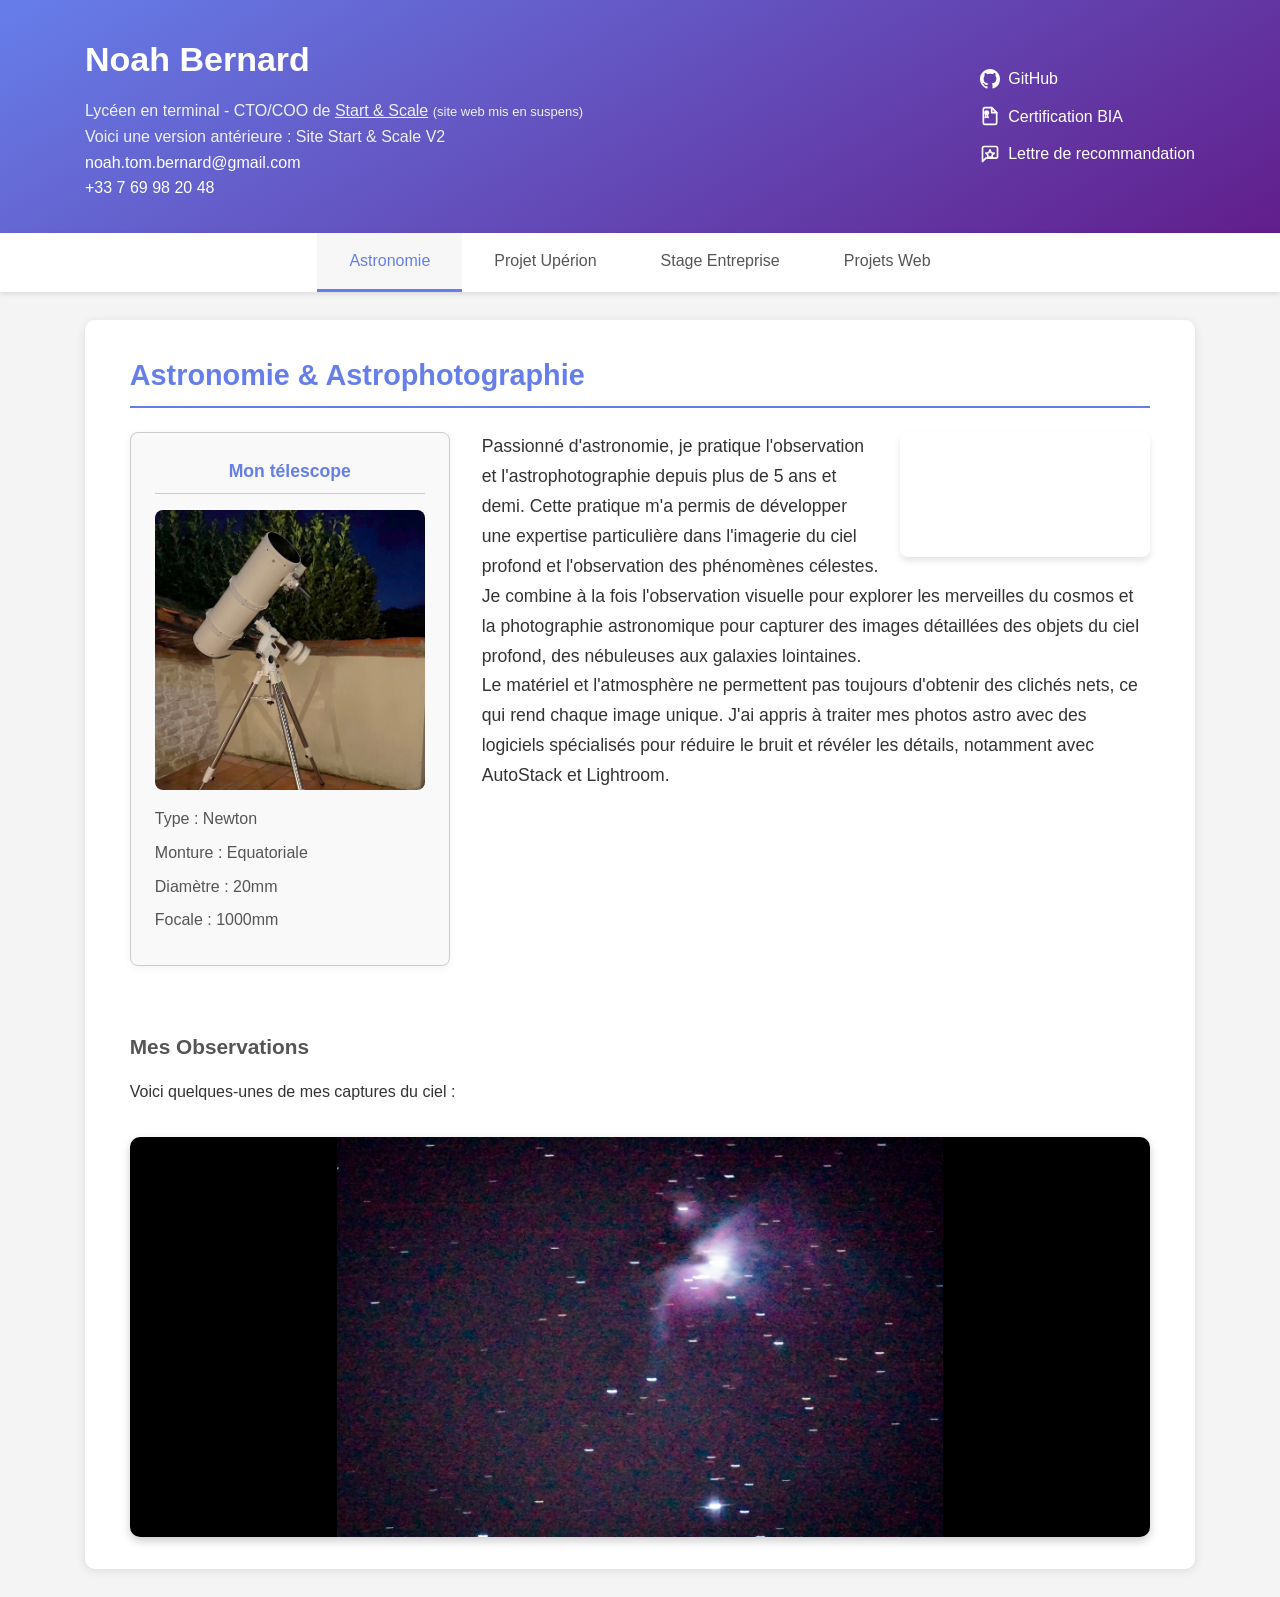
==== commit 209f301a: "Update portfolio content and layout; add new web projects section and enhance existing text" ====
--- a/index.html
+++ b/index.html
@@ -11,7 +11,9 @@
         <div class="header-content">
             <div class="info-perso">
                 <h1>Noah Bernard</h1>
-                <p>Lycéen en terminal - CTO/COO de <a href="https://start-scale.fr" target="_blank" style="text-decoration:underline;">Start & Scale</a> <span style="font-size: 12px;">(site web mis en suspend)</span></p>
+                <p>Lycéen en terminal - CTO/COO de <a href="https://start-scale.fr" target="_blank" style="text-decoration:underline;">Start & Scale</a> <span style="font-size: 13px;">(site web mis en suspens)</span></p>
+                <p>Voici une version antérieure : <a href="https://site-start-scale-v2.vercel.app/" target="_blank">Site Start & Scale V2</a></p>
+                
                 <a href="mailto:noah.tom.bernard@gmail.com" target="_blank">noah.tom.bernard@gmail.com</a>
                 <a href="tel:+33769982048" target="_blank">+33 7 69 98 20 48</a>
             </div>
@@ -32,6 +34,7 @@
             <button class="nav-btn active" onclick="showSection('astro')">Astronomie</button>
             <button class="nav-btn" onclick="showSection('uperion')">Projet Upérion</button>
             <button class="nav-btn" onclick="showSection('stage')">Stage Entreprise</button>
+            <button class="nav-btn" onclick="showSection('web')">Projets Web</button>
         </div>
     </nav>
 
@@ -102,35 +105,65 @@
             <h2>Projet Upérion - Modélisation de Mini-Fusée</h2>
             
             <div class="content-block">
-                <p>Le projet Upérion est un projet personnel ambitieux mêlant sciences physiques, ingénierie et programmation. J'ai conçu et modélisé une mini-fusée pour explorer mes passions scientifiques et techniques. L'objectif principal était de créer un modèle réaliste et fonctionnel, puis de simuler son vol pour prédire ses performances et optimiser sa trajectoire. Ce projet m'a permis de développer mes compétences en CAO, simulation physique, et programmation, en affrontant des défis techniques complexes et en apprenant de façon autonome.</p>
+                <p>Le projet Upérion est un projet personnel mêlant sciences physiques, ingénierie et programmation. J'ai conçu et modélisé une mini-fusée pour explorer mes passions scientifiques et techniques. L'objectif principal était de créer un modèle réaliste et fonctionnel, puis de simuler son vol pour prédire ses performances. Ce projet m'a permis de développer mes compétences en CAO, simulation physique, et programmation, en affrontant des défis techniques complexes et en apprenant de façon autonome.</p>
             </div>
 
             <div class="grid-2">
                 <div class="grid-item">
-                    <h4>Modélisation 3D</h4>
-                    <p>Conception complète de la fusée avec attention aux détails aérodynamiques et structurels. Utilisation du logiciel Fusion 360 pour créer un modèle réaliste et fonctionnel.</p>
-                    <div class="image-container">
+                    <div>                    
+                        <h4>Modélisation 3D</h4>
+                        <p>Conception de la fusée Upérion avec attention aux détails aérodynamiques et structurels. Utilisation du logiciel Fusion 360 pour créer un modèle fonctionnel et scalable. Plus tard j'ajouterai un système électronique afin de recueillir des données lors du lancement et commander l'éjection du parachute.</p>
+                            <li class="liste"><strong>Structure :</strong>
+                                <ul>
+                                    <li>Plastique ABS (standard pour impression 3D)</li>
+                                    <li>2 mm d'épaisseur</li>
+                                </ul>
+                            </li>
+                            <li class="liste"><strong>Données :</strong>
+                                <ul>
+                                    <li>Hauteur : 33.9 cm</li>
+                                    <li>Diamètre (tube) : 3.4 cm</li>
+                                    <li>Poids (avec moteur, sans équipements) : ~150 g</li>
+                                </ul> 
+                            </li>
+                            <li class="liste"><strong>Améliorations à venir :</strong> 
+                                <ul>
+                                    <li>Ajout d'un système électronique pour recueillir des données de vol</li>
+                                    <li>Ajout de fixation pour le parachute et les composants électroniques</li>
+                                    <li>Optimisation de la forme pour améliorer les performances aérodynamiques</li>
+                                </ul>
+                            </li>
+                            <li class="liste"><strong>Moteur :</strong>
+                                <ul>
+                                    <li>Type : Moteur à propergol solide ( C6-7)</li>
+                                    <li>Durée de poussée: 1.6 s</li>
+                                    <li>Poussée max: 15.3 N</li>
+                                    <li>Poids: 24 g</li>
+                                </ul>
+                                <img src="asset/images/uperion/engineSpecs.png" alt="Specs du moteur" style="border-radius: 8px; height: auto; width: 50%; margin-top: 1rem;">
+                            </li>
+                        </ul>
+                    </div>
+                    <div class="grid-content">
                         <img src="asset/images/uperion/uperionTranche.png" alt="Vue 1">
-                    </div>
-                    <div class="image-container">
-                        <img src="asset/images/uperion/fusee-model2.jpg" alt="Vue 2">
+                        <video src="asset/images/uperion/Upérion clip.mp4" loop="true" muted="true" autoplay="true"></video>
                     </div>
                 </div>
 
                 <div class="grid-item">
-                    <h4>Simulation Unity</h4>
-                    <p>Développement d'une simulation de lancement sur Unity pour tester les performances théoriques de la fusée. La simulation intègre la physique réaliste du vol et permet de visualiser la trajectoire et< le comportement de la fusée.</p>
-                    <div class="image-container">
-                        <img src="asset/images/uperion/unity-sim1.jpg" alt="Simulation Unity 1">
-                    </div>
-                    <div class="image-container">
-                        <img src="asset/images/uperion/unity-sim2.jpg" alt="Simulation Unity 2">
-                    </div>
-                </div>
-            </div>
-
-            <div class="content-block">
-                <h3>Vidéo de la Simulation</h3>
+                    <div>
+                        <h4>Simulation Unity</h4>
+                        <p>Développement d'une simulation de lancement sur Unity pour tester les performances théoriques de la fusée. La simulation intègre la physique réaliste du vol et permet de visualiser la trajectoire et le comportement de la fusée.</p>
+                    </div>
+                    <div class="grid-content">
+                        <img src="asset/images/uperion/dashboard.png" alt="Dashboard de Unity">
+                        <video src="asset/images/uperion/launch.mp4" loop="true" muted="true" autoplay="true"></video>
+                    </div>
+                </div>
+            </div>
+
+            <div class="content-block">
+                <h3>Vidéo finale de la simulation</h3>
                 <div class="image-container">
                     <video controls style="max-width: 800px; width: 100%;">
                         <source src="asset/images/uperion/unity-launch.mp4" type="video/mp4">
@@ -144,25 +177,72 @@
         <section id="stage" class="section">
             <h2>Stage en Entreprise - Lucas à Bazas</h2>
             
-            <div class="content-block">
-                <p>J'ai effectué mon stage au sein de l'entreprise Lucas à Bazas, spécialisée dans la conception et la fabrication d'axes numériques et de robots cartésiens de grande taille pour l'automatisation industrielles. Cette expérience m'a permis de découvrir le monde professionnel et d'appliquer mes connaissances théoriques dans un contexte réel.</p>
+            <div class="stage-top">
+                <div class="stage-text">
+                    <p>J'ai effectué mon stage au sein de l'entreprise Lucas à Bazas, spécialisée dans la conception et la fabrication d'axes linéaires et de robots cartésiens de grande taille pour l'automatisation industrielle. Cette expérience m'a permis de découvrir le monde industriel et de me projetter concretement dans le domaine de l'ingénierie mécanique.</p>
+
+                    <p>Durant ce stage, j'ai utilisé des logiciels de CAO tels qu'AutoCAD et LibreCAD pour dessiner des pièces mécaniques et comprendre le fonctionnement des systèmes. J'ai également observé le processus complet de fabrication, de la conception à la réalisation.</p>
+                    
+                    <p>J'ai particulièrement apprécié l'accompagnement des équipes, leur rigueur et l'ambition de certains. Cette immersion a renforcé mon intérêt pour les sciences de l'ingénieur et la conception technique.</p>
+
+                    <ul class="ulMain">
+                        <li class="liste"><strong>Logiciels :</strong> AutoCAD, LibreCAD</li>
+                        <li class="liste"><strong>Objectif :</strong>Observation de l'élaboration des systèmes et fabrication des machines industrielles</li>
+                        <li class="liste"><strong>Ce que j'ai fait :</strong>conception de pièces mécaniques, présentation de l'entreprise lors d'un salon</li>
+                    </ul>
+                </div>
+
+                <div class="stage-hero ">
+                    <img src="asset/images/stage/bureau.jpg" alt="Espace de travail">
+                </div>
+            </div>
+
+            <div class="stage-gallery">
+                <div class="grid-2">
+                    <div class="stage-card">
+                        <img src="asset/images/stage/atelier.jpg" alt="Atelier de travail">
+                        <p>Atelier de fabrication et assemblage de structures mécaniques.</p>
+                    </div>
+                    <div class="stage-card">
+                        <img src="asset/images/stage/decoupage.jpg" alt="Machine de découpe">
+                        <p>Machine d'usinage en phase de test, à laquelle j'ai suivi sa programmation.</p>
+                    </div>
+                </div>
+            </div>
+
+            <div class="stage-piece">
+                <h3>Pièce de test</h3>
+                <p>J'ai modélisé une pièce destinée à tester la charge que pouvaient porter des robots-bras. Cette pièce se fixe directement au robot et permet d'accueillir des poids interchangeables de différentes masses afin d'évaluer la performance et la tenue mécanique sous charge.</p>
+                <p>J'ai conçu la partie structurelle, en prévoyant des points de fixation robustes et un espace pour insérer des masses variées. L'objectif était d'obtenir une pièce modulable, simple à monter et suffisamment rigide pour des essais de charge répétés sur les axes linéaires industriels.</p>
+                <p>Ci-dessous, un espace prévu pour quelques images illustrant la conception mécanique et les points d'attache :</p>
+
+                <div class="stage-piece-gallery">
+                    <div class="stage-piece-item">
+                        <img src="" alt="piece de test">
+                        <p>Visualisation de la pièce de test avec les points de fixation pour le robot.</p>
+                    </div>
+                    <div class="stage-piece-item">
+                        <img src="" alt="schéma de la piece">
+                        <p>Schéma de la structure montrant l'espace prévu pour les masses interchangeables.</p>
+                    </div>
+                </div>
+            </div>
+        </section>
+
+
+        <!-- Web -->
+        <section id="web" class="section">
+            <h2>Développement Web</h2>
                 
-                <p>Durant ce stage, j'ai eu l'occasion d'utiliser des logiciels de CAO professionnels tels qu'AutoCAD et LibreCAD. J'ai pu dessiner des pièces mécaniques et comprendre les contraintes techniques de la production industrielle. Cette immersion m'a également permis d'observer le processus complet de fabrication, de la conception à la réalisation.</p>
-                
-                <p>J'ai particulièrement apprécié l'accompagnement des équipes qui m'ont transmis leur expertise , pour certain leur ambition et leur rigueur dans le travail. Cette expérience a renforcé mon intérêt pour les sciences de l'ingénieur et la conception technique.</p>
-            </div>
-
-            <div class="image-container">
-                <img src="asset/images/stage/bureau.jpg" alt="Espace de travail">
-            </div>
-            
-            <div class="grid-2">
-                <div class="image-container">
-                    <img src="asset/images/stage/atelier.jpg" alt="Atelier de travail">
-                </div>
-                <div class="image-container">
-                    <img src="asset/images/stage/decoupage.jpg" alt="Machine de découpe">
-                </div>
+            <div class="content-block">
+                <h3>Voici quelques-uns de mes projets web :</h3>
+                <ul class="ulMain">
+                    <li class="liste"><strong>La bêta 2 du site de Start & Scale :</strong> <a href="https://site-start-scale-v2.vercel.app/" target="_blank">Site Start & Scale V2</a></li>
+                    <li class="liste"><strong>La bêta de la plateforme de Start & Scale :</strong> <a href="https://plateforme-start-scale.vercel.app/" target="_blank">Plateforme Start & Scale</a>
+                        
+                        <p>Ce site est une bêta non connectée à une base de données, donc toutes les informations de connexion sont simulées (non collectées).</p>
+                    </li>
+                </ul>
             </div>
         </section>
     </main>
@@ -198,4 +278,4 @@
         setInterval(nextSlide, 4000);
     </script>
 </body>
-</html>
+</html>
--- a/global.css
+++ b/global.css
@@ -17,11 +17,14 @@
     cursor: pointer;
     text-decoration: none;
 }
-
 a:hover {
     color: rgba(255, 255, 255, 0.3);
     text-decoration: underline;
 }
+.liste a {
+    color: #333;
+    font-weight: 500;
+}
 
 .liens {
     display: flex;
@@ -29,6 +32,30 @@
     gap: 12px;
 }
 
+
+/* Listes */
+.ulMain {
+    list-style: none;
+    display: grid;
+    gap: 0.8rem;
+    margin-top: 1rem;
+    padding: 0;
+}
+.ulMain .liste {
+    background: #f4f7ff;
+    border: 1px solid rgba(102, 126, 234, 0.2);
+    border-radius: 8px;
+    padding: 0.9rem 1rem;
+    color: #333;
+    font-size: 0.95rem;
+}
+.ulMain strong {
+    color: #667eea;
+}
+.liste ul {
+    margin-top: 0.5rem;
+    padding-left: 1.5rem;
+}
 
 
 /* Header */
@@ -243,6 +270,89 @@
     text-align: justify;
 }
 
+.stage-top {
+    display: grid;
+    grid-template-columns: repeat(auto-fit, minmax(300px, 1fr));
+    gap: 2rem;
+    align-items: start;
+    margin-bottom: 2rem;
+}
+
+.stage-text p {
+    margin-bottom: 1rem;
+}
+
+
+.stage-hero img,
+.stage-card img {
+    width: 100%;
+    height: auto;
+    border-radius: 12px;
+    box-shadow: 0 10px 20px rgba(0,0,0,0.08);
+    display: block;
+}
+
+.stage-card img {
+    max-height: 280px;
+    object-fit: cover;
+}
+
+.stage-hero {
+    background: #f9f9f9;
+    border-radius: 12px;
+    overflow: hidden;
+    padding: 1rem;
+    border-left: 4px solid #667eea;
+}
+
+.stage-hero img {
+    max-height: 600px;
+    width: 100%;
+    object-fit: cover;
+}
+
+
+.stage-gallery {
+    margin-top: 1.5rem;
+}
+
+.stage-card {
+    background: #f9f9f9;
+    border-radius: 12px;
+    overflow: hidden;
+    padding: 1rem;
+}
+
+.stage-card p {
+    margin-top: 1rem;
+    color: #555;
+    line-height: 1.6;
+}
+
+.stage-piece-gallery {
+    display: grid;
+    gap: 1.5rem;
+    grid-template-columns: repeat(auto-fit, minmax(240px, 1fr));
+    margin-top: 1rem;
+}
+
+.stage-piece-item {
+    background: #f9f9f9;
+    border-radius: 12px;
+    overflow: hidden;
+    padding: 1rem;
+    border-left: 4px solid #667eea;
+}
+
+.stage-piece-item img {
+    width: 100%;
+    max-height: 260px;
+    object-fit: cover;
+    border-radius: 12px;
+    display: block;
+    margin-bottom: 1rem;
+}
+
 /* Images */
 .image-container {
     margin: 1.5rem 0;
@@ -288,17 +398,58 @@
 
 /* Grid pour Uperion */
 .grid-2 {
+    display: flex;
+    flex-direction: column;
+    gap: 2rem;
+    margin: 2rem 0;
+}
+
+/* Grid pour stage */
+.stage-gallery .grid-2 {
     display: grid;
-    grid-template-columns: repeat(auto-fit, minmax(300px, 1fr));
+    grid-template-columns: repeat(auto-fit, minmax(280px, 1fr));
     gap: 2rem;
     margin: 2rem 0;
 }
 
+.stage-gallery .stage-card {
+    display: flex;
+    flex-direction: column;
+}
+
+.stage-gallery .stage-card img {
+    width: 100%;
+    height: 240px;
+    object-fit: cover;
+}
+
 .grid-item {
+    display: grid;
+    grid-template-columns: repeat(auto-fit, minmax(170px, 1fr));
+    gap: 2rem;
     background: #f9f9f9;
     padding: 1.5rem;
     border-radius: 8px;
     border-left: 4px solid #667eea;
+}
+
+.grid-content{
+    display : flex;
+    flex-wrap: wrap;
+    gap: 1rem;
+    margin-top: 2rem;
+}
+
+.grid-content img,
+.grid-content video {
+    max-width: 100%;
+    max-height: 300px;
+    width: auto;
+    height: auto;
+    display: block;
+    border-radius: 8px;
+    overflow: hidden;
+    object-fit: cover;
 }
 
 .grid-item h4 {
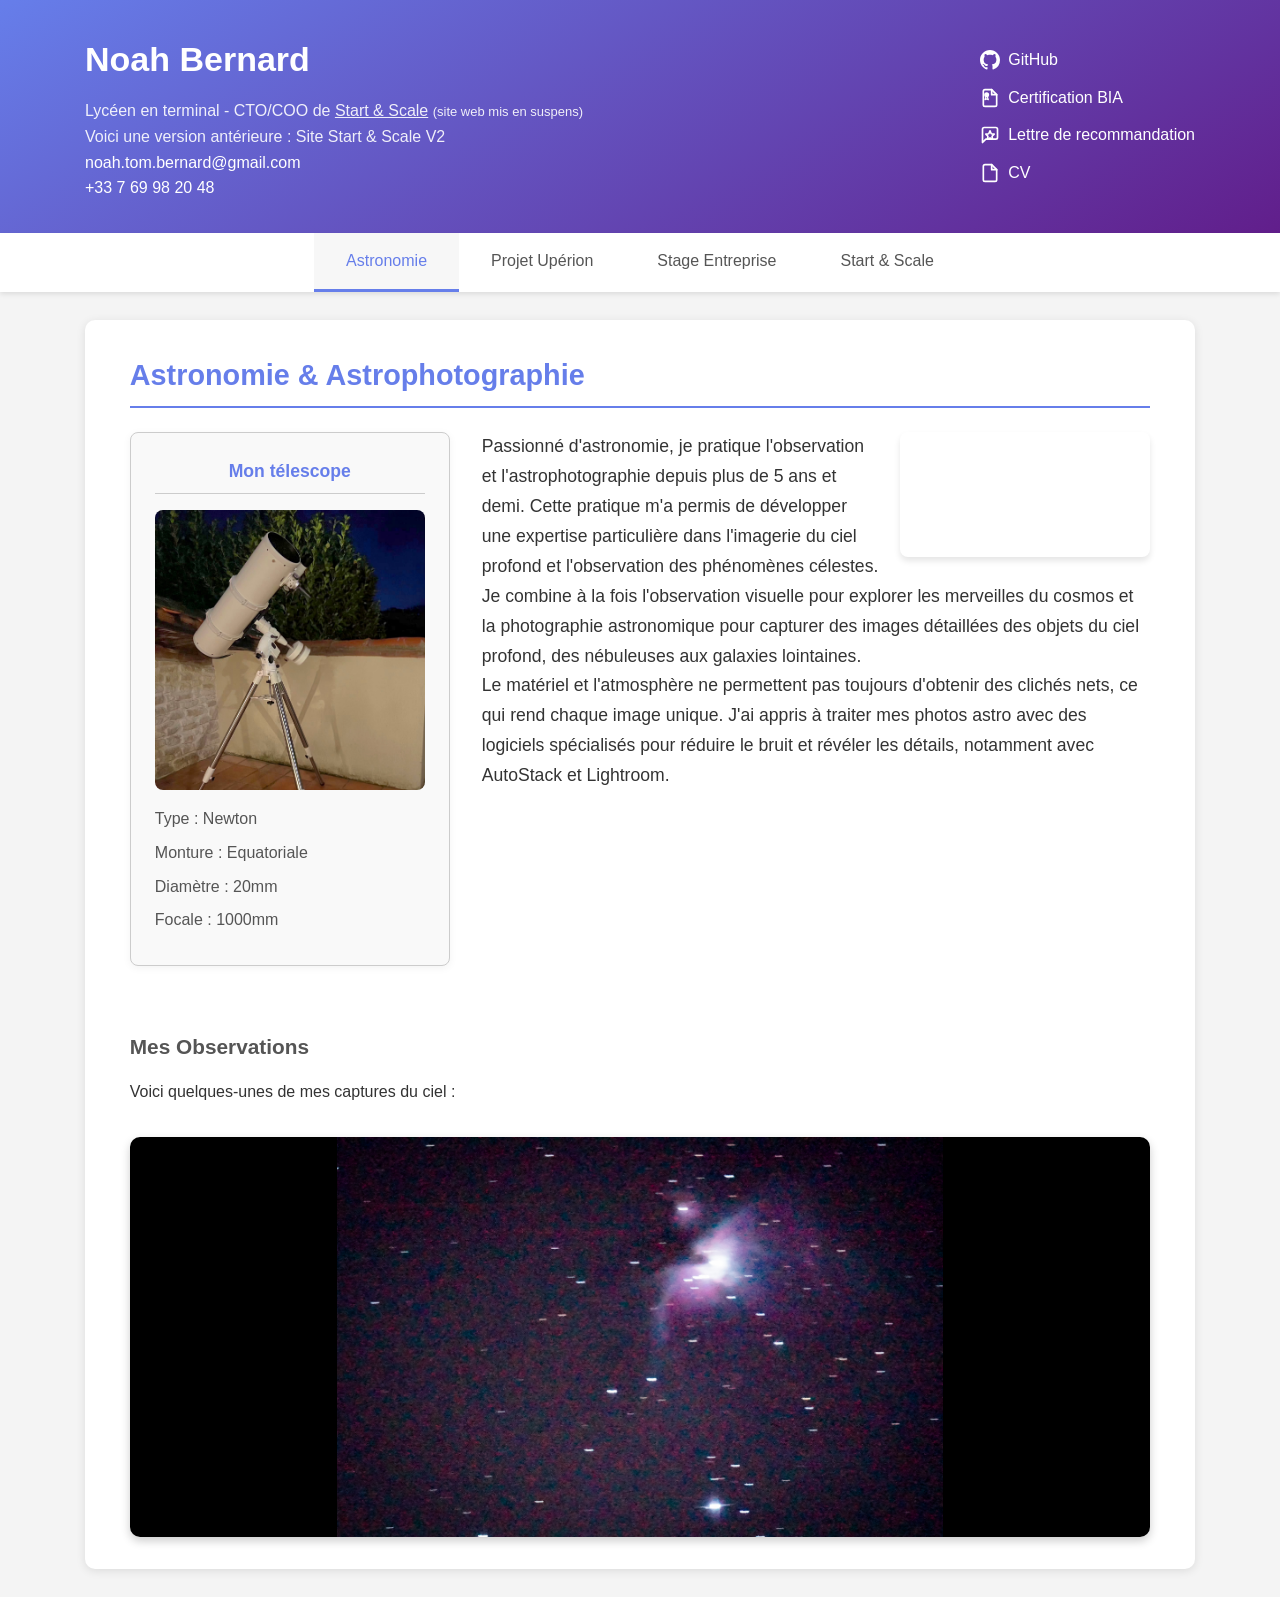
==== commit 51b855a3: "Refactor code structure for improved readability and maintainability" ====
--- a/index.html
+++ b/index.html
@@ -24,7 +24,7 @@
 
                 <a href="asset/lettre_reco.pdf" target="_blank" style="display: inline-flex; align-items: center; text-decoration: none; gap: 8px;"><svg width="20" height="20" viewBox="0 0 24 24" fill="none" stroke="currentColor" stroke-width="2" stroke-linecap="round" stroke-linejoin="round"><path d="M21 15a2 2 0 0 1-2 2H7l-4 4V5a2 2 0 0 1 2-2h14a2 2 0 0 1 2 2z"></path><polygon points="12 7 13.5 10.5 17 11 14.5 13.5 15 17 12 15.5 9 17 9.5 13.5 7 11 10.5 10.5"></polygon></svg>Lettre de recommandation</a>
 
-                <!-- <a href="#" target="_blank">CV</a> -->
+                <a href="asset/cv.pdf" target="_blank" style="display: inline-flex; align-items: center; text-decoration: none; gap: 8px;"><svg width="20" height="20" viewBox="0 0 24 24" fill="none" stroke="currentColor" stroke-width="2" stroke-linecap="round" stroke-linejoin="round"><path d="M14 2H6a2 2 0 0 0-2 2v16a2 2 0 0 0 2 2h12a2 2 0 0 0 2-2V8z"></path><polyline points="14 2 14 8 20 8"></polyline></svg>CV</a>
             </div>
         </div>
     </header>
@@ -34,7 +34,7 @@
             <button class="nav-btn active" onclick="showSection('astro')">Astronomie</button>
             <button class="nav-btn" onclick="showSection('uperion')">Projet Upérion</button>
             <button class="nav-btn" onclick="showSection('stage')">Stage Entreprise</button>
-            <button class="nav-btn" onclick="showSection('web')">Projets Web</button>
+            <button class="nav-btn" onclick="showSection('web')">Start & Scale</button>
         </div>
     </nav>
 
@@ -154,6 +154,74 @@
                     <div>
                         <h4>Simulation Unity</h4>
                         <p>Développement d'une simulation de lancement sur Unity pour tester les performances théoriques de la fusée. La simulation intègre la physique réaliste du vol et permet de visualiser la trajectoire et le comportement de la fusée.</p>
+
+                        <p>Aperçu du code C# nécessaire pour le décollage de la fusée :</p>
+
+                        <pre><code>
+using UnityEngine;
+public class RocketPhysics : MonoBehaviour
+{
+    public float mass = 0.15f;
+    public float maxBurnTime = 0.2f;
+    public float burnTime =
+    private float timeSinceLaunch = 0f;
+    private Rigidbody rb;
+    private bool launched = 
+    void Start()
+    {
+        rb = GetComponent<Rigidbody>();
+        rb.mass = mass;
+    }
+
+    void Update()
+    {
+        if (Input.GetKeyDown(KeyCode.Space))
+        {
+            launched = true;
+            timeSinceLaunch = 0f;
+        }
+    }
+
+    void FixedUpdate()
+    {
+        if (!launched) return;
+    
+        timeSinceLaunch += Time.fixedDeltaTime;
+    
+        float thrust = GetThrust(timeSinceLaunch);
+    
+        Vector3 force = transform.up * thrust;
+    
+        rb.AddForce(force);
+    
+        ApplyDrag();
+    }
+
+    float GetThrust(float t)
+    {
+        if (t < maxBurnTime)
+            return Mathf.Lerp(0, 15f, t / 0.2f);
+        else if (t < burnTime)
+            return 5f;
+        else
+            return 0f;
+    }
+
+    void ApplyDrag()
+    {
+        float rho = 1.2f; // densité air
+        float Cd = 0.75f; // coef de trainée appro pour la fusée
+        float A = 0.00091f; // surface frontale pour un diamètre de 17mm
+    
+        Vector3 v = rb.linearVelocity;
+        float speed = v.magnitude;
+    
+        Vector3 drag = -0.5f * rho * Cd * A * speed * speed * v.normalized;
+    
+        rb.AddForce(drag);
+    }
+}
+                        </code></pre>
                     </div>
                     <div class="grid-content">
                         <img src="asset/images/uperion/dashboard.png" alt="Dashboard de Unity">
@@ -232,17 +300,63 @@
 
         <!-- Web -->
         <section id="web" class="section">
-            <h2>Développement Web</h2>
+            
+            <h2>Start & Scale — La start-up pour les jeunes entrepreneurs</h2>
+            <div class="content-block">
+            
+                <p>
+                    Start & Scale est une startup que j’ai cofondée avec deux camarades de lycée, née d’une idée simple :
+                    rendre l’accompagnement entrepreneurial accessible aux jeunes qui veulent lancer leurs projets mais n’ont ni réseau ni structure.
+                </p>
+            
+                <p>
+                    À l’origine, le projet part d’un site vitrine assez classique, mais il évolue rapidement vers une logique plus ambitieuse :
+                    créer un écosystème complet permettant d’accéder à des services entrepreneuriaux à la demande.
+                    C’est cette évolution qui a donné naissance aux différentes versions du projet.
+                </p>
+            
+                <p>
+                    Mon rôle dans Start & Scale s’inscrit à la fois sur le plan technique et opérationnel en tant que CTO et COO.
+                    J’ai participé à la conception et au développement des premières versions du site, puis à la structuration de l’évolution vers une plateforme plus complexe.
+                </p>
+            
+                <p>
+                    Le projet a connu plusieurs itérations, notamment une V2 du site vitrine ainsi qu’une version de démonstration de la plateforme, hébergée sur Vercel, permettant de simuler les parcours utilisateurs et la logique de services.
+                </p>
+            
+                <p>
+                    Techniquement et fonctionnellement, ce projet m’a permis de travailler sur plusieurs axes concrets :
+                </p>
+            
+                <ul style="margin-left: 3rem;">
+                    <li>Développement front-end de sites complets et responsives</li>
+                    <li>Structuration d’une évolution produit (vitrine → plateforme)</li>
+                    <li>Mise en place de logiques de services à la demande (concept de crédits)</li>
+                    <li>Intégration de parcours utilisateur et formulaires dynamiques</li>
+                    <li>Déploiement et gestion de versions sur Vercel</li>
+                </ul>
+            
+                <h3 style="margin-top: 2rem;">Démonstrations</h3>
+            
+                <ul class="ulMain">
+                    <li class="liste">
+                        <strong>Site Start & Scale V2 :</strong>
+                        <a href="https://site-start-scale-v2.vercel.app/" target="_blank">Accéder à la démo ↗</a>
+                    </li>
                 
-            <div class="content-block">
-                <h3>Voici quelques-uns de mes projets web :</h3>
-                <ul class="ulMain">
-                    <li class="liste"><strong>La bêta 2 du site de Start & Scale :</strong> <a href="https://site-start-scale-v2.vercel.app/" target="_blank">Site Start & Scale V2</a></li>
-                    <li class="liste"><strong>La bêta de la plateforme de Start & Scale :</strong> <a href="https://plateforme-start-scale.vercel.app/" target="_blank">Plateforme Start & Scale</a>
-                        
-                        <p>Ce site est une bêta non connectée à une base de données, donc toutes les informations de connexion sont simulées (non collectées).</p>
+                    <li class="liste">
+                        <strong>Prototype plateforme :</strong>
+                        <a href="https://plateforme-start-scale.vercel.app/" target="_blank">Accéder à la démo ↗</a>
+                        <p>
+                            Version de démonstration simulant l’expérience utilisateur (aucune base de données réelle connectée).
+                        </p>
                     </li>
                 </ul>
+            
+                <p style="margin-top: 1rem;">
+                    Aujourd’hui, le projet est mis en suspens, mais il reste une expérience structurante dans ma manière d’aborder un produit :
+                    passer d’une idée à une architecture technique concrète, avec des contraintes réelles de conception, de déploiement et d’expérience utilisateur.
+                </p>
             </div>
         </section>
     </main>
--- a/global.css
+++ b/global.css
@@ -32,6 +32,19 @@
     gap: 12px;
 }
 
+pre {
+    width: 100%;
+    height: auto;
+    max-height: 300px;
+    background-color: #1e1e1e;
+    color: #f8f8f2;
+    padding: 15px;
+    margin-top: 2rem;
+    border-radius: 8px;
+    overflow: auto;
+    font-family: 'Courier New', Courier, monospace;
+    font-size: 14px;
+}
 
 /* Listes */
 .ulMain {
@@ -425,7 +438,7 @@
 
 .grid-item {
     display: grid;
-    grid-template-columns: repeat(auto-fit, minmax(170px, 1fr));
+    grid-template-columns: repeat(auto-fit, minmax(200px, 1fr));
     gap: 2rem;
     background: #f9f9f9;
     padding: 1.5rem;
